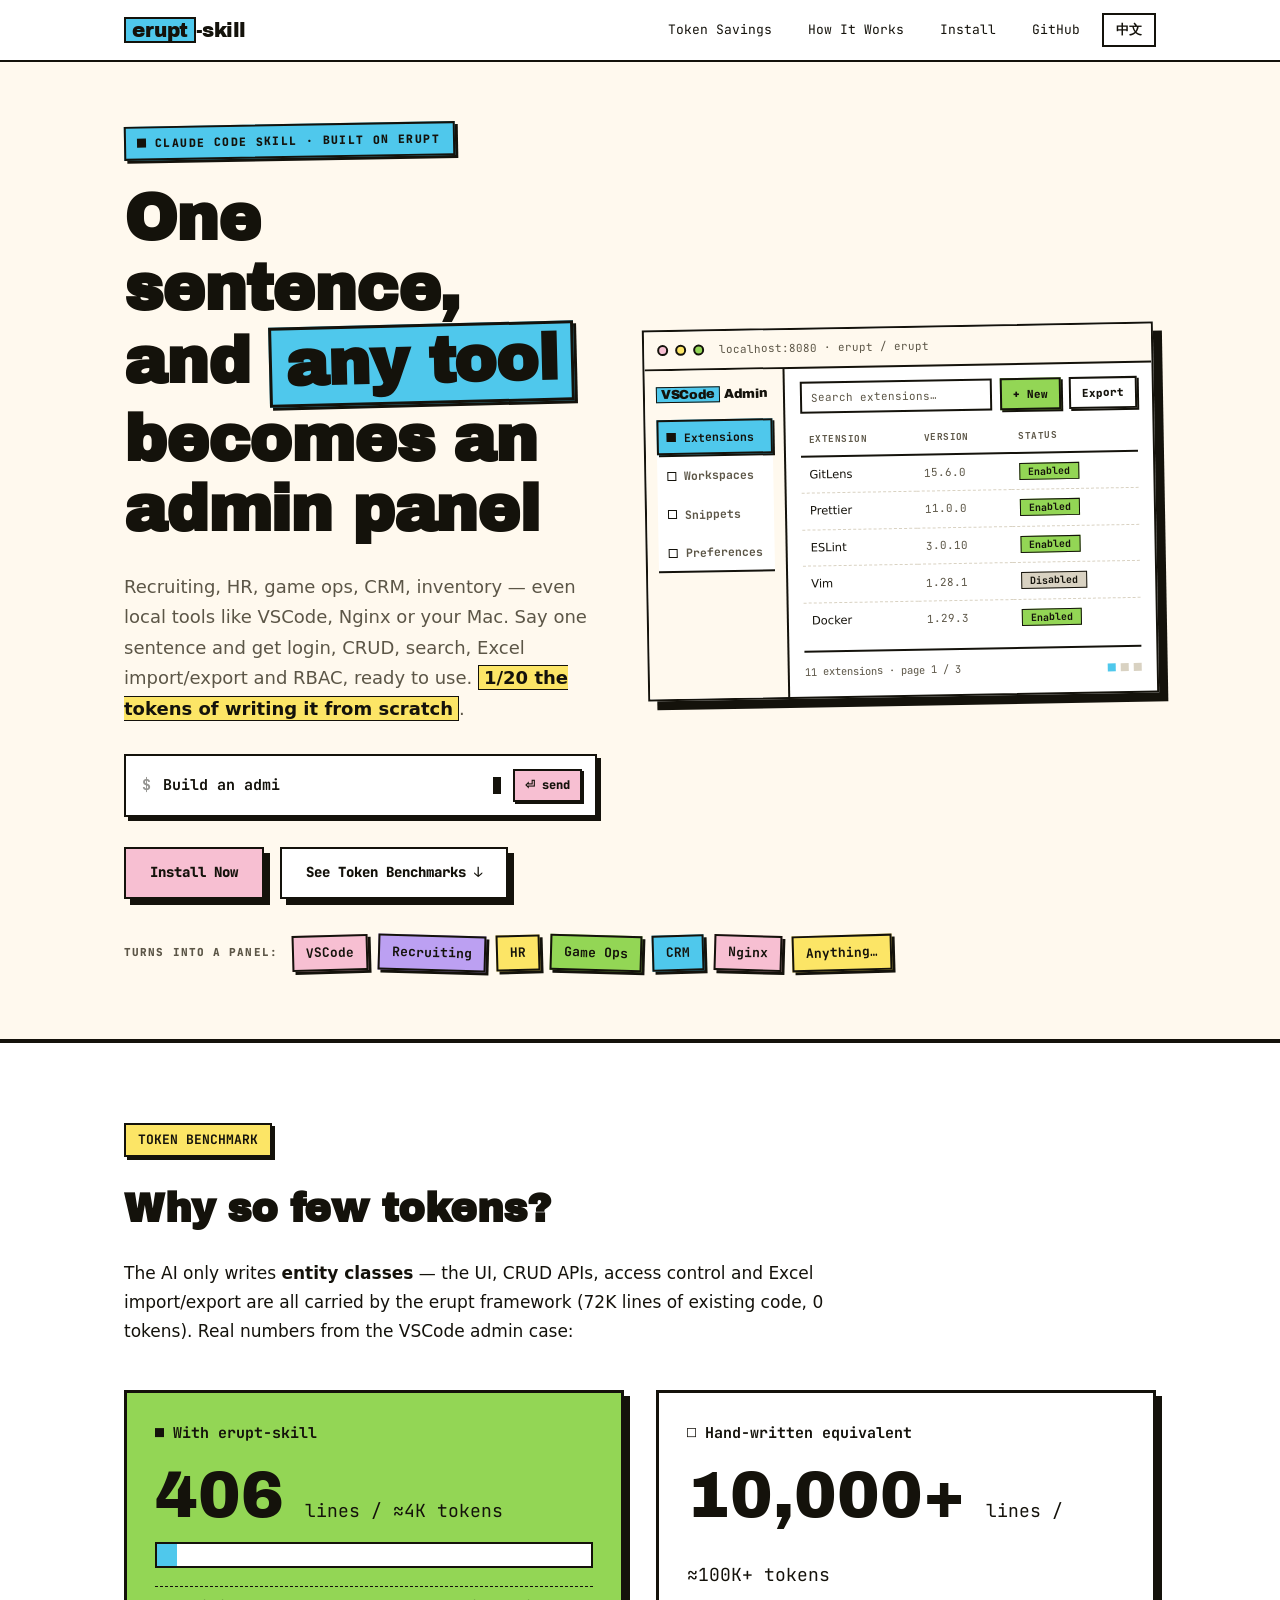
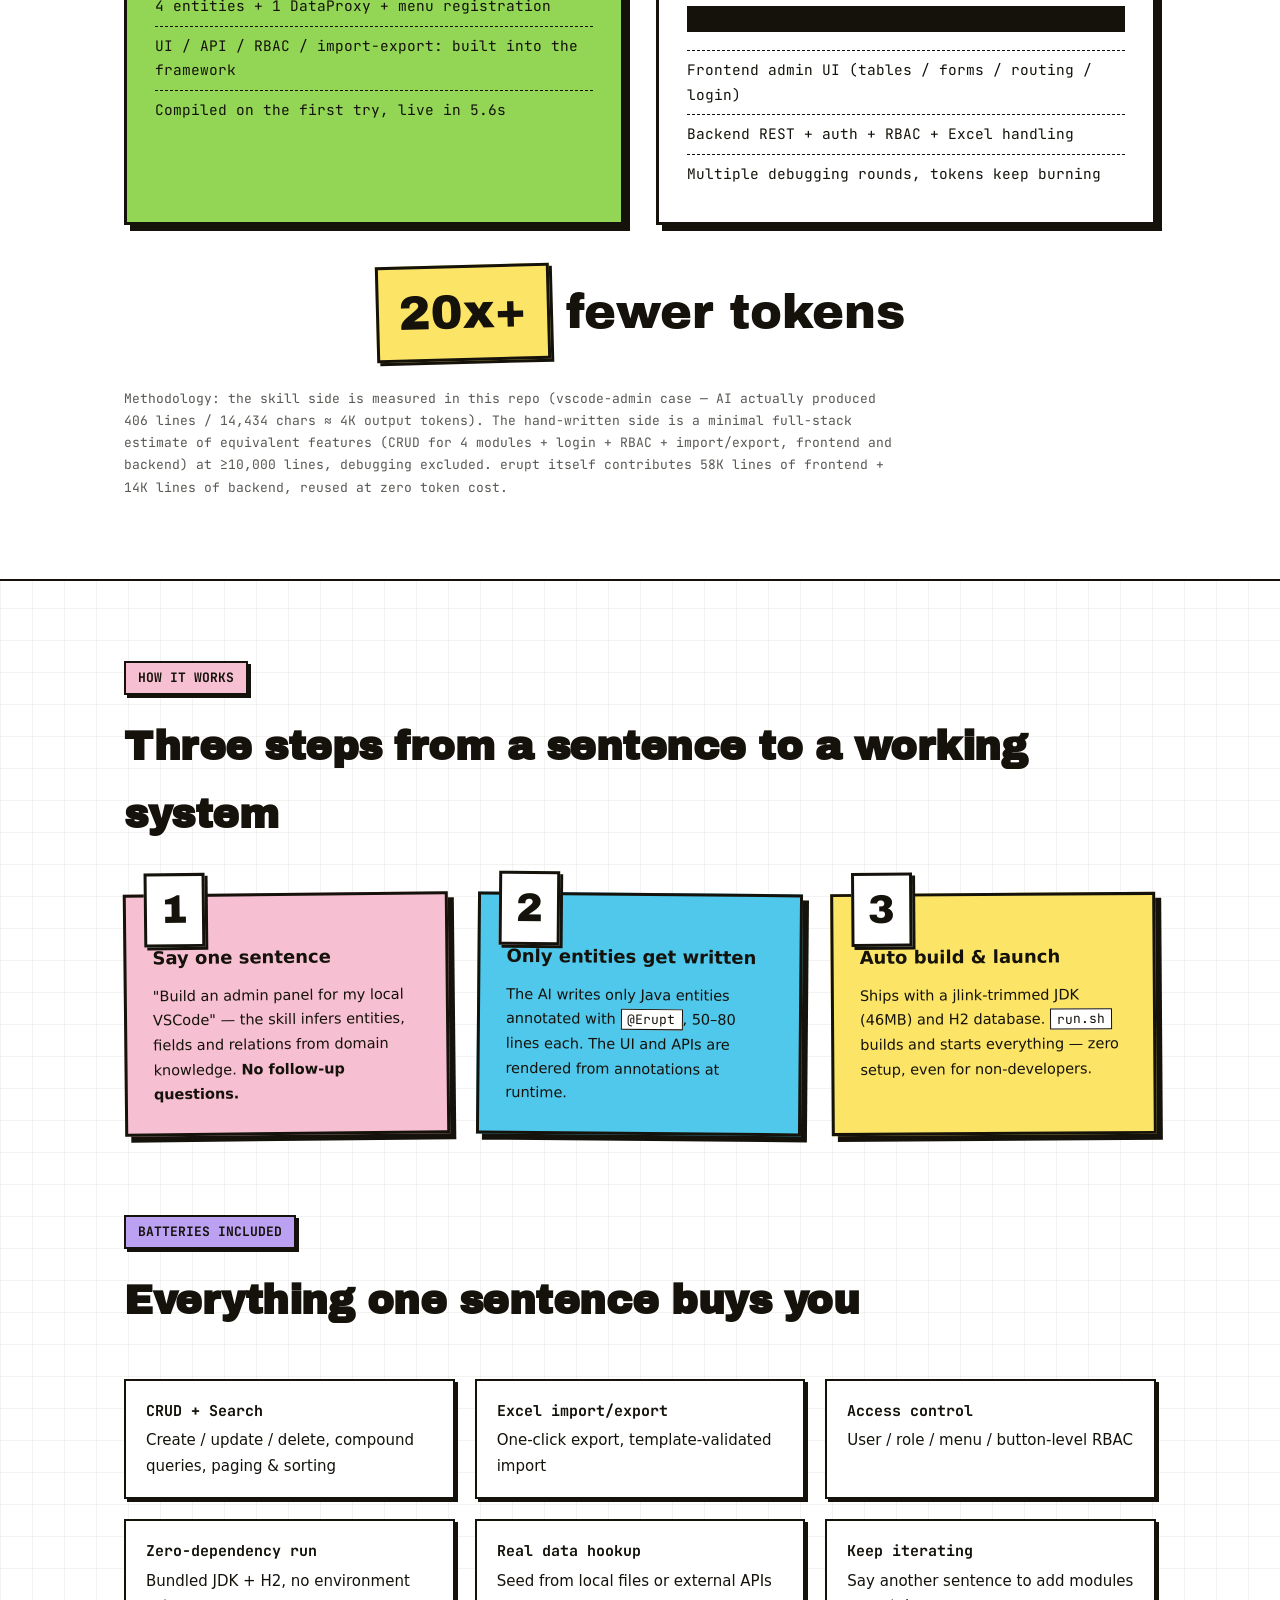
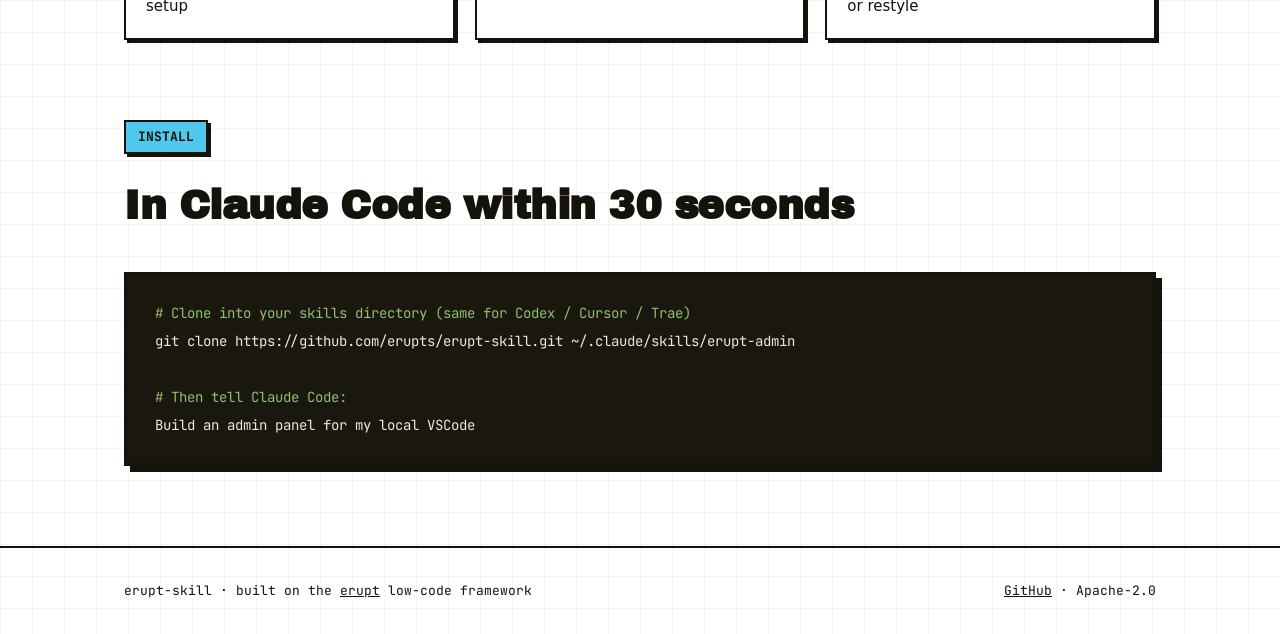
==== docs/index.html @ 5c5e8581 "optimize" ====
<!DOCTYPE html>
<html lang="en">
<head>
<meta charset="UTF-8">
<meta name="viewport" content="width=device-width, initial-scale=1.0">
<title>erupt-skill — One sentence turns any tool into an admin panel</title>
<meta name="description" content="A Claude Code skill that generates a full data admin panel for any system from one sentence — VSCode, Nginx, HR, game ops, CRM… at 1/20 the tokens of writing it from scratch.">
<link rel="preconnect" href="https://fonts.googleapis.com">
<link href="https://fonts.googleapis.com/css2?family=Archivo+Black&family=JetBrains+Mono:wght@400;700&display=swap" rel="stylesheet">
<style>
:root {
    --ink: #14120B;
    --bg: #FFFFFF;
    --brand: #4FC8EC;
    --green: #93D655;
    --purple: #BCA0F2;
    --yellow: #FCE566;
    --pink: #F7BFD2;
    --code-bg: #1A170F;
    --code-text: #F0E8D6;
    --cream: #FFF9EE;
    --ink2: #5C5647;
    --mute: #D9D2C2;
    --grid: rgba(20, 18, 11, .05);
    --shadow: 6px 6px 0 var(--ink);
    --shadow-sm: 3px 3px 0 var(--ink);
    --display: 'Archivo Black', 'PingFang SC', sans-serif;
    --mono: 'JetBrains Mono', 'SFMono-Regular', Consolas, monospace;
    --sans: -apple-system, 'PingFang SC', 'Microsoft YaHei', system-ui, sans-serif;
}
* { margin: 0; padding: 0; box-sizing: border-box; }
html { scroll-behavior: smooth; }
body {
    font-family: var(--sans);
    color: var(--ink);
    background: var(--bg);
    background-image: linear-gradient(var(--grid) 1px, transparent 1px), linear-gradient(90deg, var(--grid) 1px, transparent 1px);
    background-size: 32px 32px;
    line-height: 1.7;
}
::selection { background: var(--yellow); }

/* i18n: English is primary; .zh shown only when html[lang=zh-CN] */
html[lang="en"] .zh { display: none !important; }
html[lang="zh-CN"] .en { display: none !important; }

.wrap { max-width: 1080px; margin: 0 auto; padding: 0 24px; }

/* ---------- nav ---------- */
nav {
    position: sticky; top: 0; z-index: 50;
    background: var(--bg);
    border-bottom: 2px solid var(--ink);
}
nav .wrap { display: flex; align-items: center; justify-content: space-between; height: 60px; }
.logo { font-family: var(--display); font-size: 20px; letter-spacing: -.5px; text-decoration: none; color: var(--ink); }
.logo em { font-style: normal; background: var(--brand); padding: 0 6px; border: 2px solid var(--ink); }
nav .links { display: flex; gap: 8px; align-items: center; }
nav .links a, .lang-btn {
    font-family: var(--mono); font-size: 13px; text-decoration: none; color: var(--ink);
    padding: 6px 12px; border: 2px solid transparent; background: none; cursor: pointer;
}
nav .links a:hover, .lang-btn:hover { border-color: var(--ink); background: var(--yellow); box-shadow: var(--shadow-sm); }
.lang-btn { border-color: var(--ink); font-weight: 700; }

/* ---------- hero ---------- */
.hero {
    padding: 62px 0 68px; position: relative; overflow: hidden;
    background: var(--cream);
    border-bottom: 2px solid var(--ink);
}
.hero-grid { display: grid; grid-template-columns: 1.02fr 1.1fr; gap: 48px; align-items: center; }
@media (max-width: 960px) { .hero-grid { grid-template-columns: 1fr; gap: 40px; } }

/* kicker */
.kicker {
    display: inline-flex; align-items: center; gap: 9px;
    font-family: var(--mono); font-weight: 800; font-size: 11.5px;
    text-transform: uppercase; letter-spacing: .12em; color: var(--ink);
    background: var(--brand); border: 2px solid var(--ink); box-shadow: var(--shadow-sm);
    padding: 5px 13px 5px 11px; transform: rotate(-1deg); margin-bottom: 26px;
}
.kicker::before { content: ""; width: 9px; height: 9px; background: var(--ink); }

.hero h1 {
    font-family: var(--display);
    font-size: clamp(36px, 6.1vw, 64px);
    line-height: 1.1; letter-spacing: -1.2px;
    max-width: 880px;
}
.hero h1 .hl {
    background: var(--brand); color: var(--ink);
    border: 3px solid var(--ink); box-shadow: var(--shadow-sm);
    padding: 0 14px 4px; display: inline-block; transform: rotate(-1.4deg);
}
.hero p.sub { font-size: 18px; margin: 26px 0 0; max-width: 630px; color: var(--ink2); }
.hero p.sub b { background: var(--yellow); color: var(--ink); padding: 1px 5px; border: 1.5px solid var(--ink); font-weight: 700; }

/* fake prompt input */
.prompt {
    display: flex; align-items: center; gap: 12px;
    max-width: 560px; margin-top: 30px;
    background: var(--bg); border: 2px solid var(--ink);
    box-shadow: 4px 4px 0 var(--ink);
    padding: 13px 13px 13px 16px;
}
.prompt .p-sign { font-family: var(--mono); font-weight: 700; font-size: 15px; color: var(--ink); opacity: .45; }
.prompt .p-text { flex: 1; font-family: var(--mono); font-weight: 700; font-size: 15px; color: var(--ink); white-space: nowrap; overflow: hidden; }
.prompt .p-key {
    font-family: var(--mono); font-weight: 800; font-size: 12px; color: var(--ink);
    background: var(--pink); border: 2px solid var(--ink); box-shadow: 2px 2px 0 var(--ink);
    padding: 4px 10px; white-space: nowrap;
}

.cta-row { display: flex; gap: 16px; margin-top: 30px; flex-wrap: wrap; }
.btn {
    font-family: var(--mono); font-weight: 800; font-size: 14px;
    text-decoration: none; color: var(--ink);
    border: 2px solid var(--ink); padding: 12px 24px;
    background: var(--pink); box-shadow: var(--shadow);
    transition: transform .15s ease, box-shadow .15s ease;
    display: inline-block;
}
.btn:hover  { transform: translate(-2px, -2px); box-shadow: 8px 8px 0 var(--ink); }
.btn:active { transform: translate(2px, 2px); box-shadow: 2px 2px 0 var(--ink); }
.btn.alt { background: var(--bg); }

/* "turns into a panel" chip strip */
.works { margin-top: 36px; display: flex; align-items: center; gap: 14px; flex-wrap: wrap; }
.works-label { font-family: var(--mono); font-weight: 800; font-size: 11px; text-transform: uppercase; letter-spacing: .1em; color: var(--ink2); }
.chips { display: flex; gap: 10px; flex-wrap: wrap; }
.chip {
    font-family: var(--mono); font-weight: 700; font-size: 13px; color: var(--ink);
    border: 2px solid var(--ink); padding: 5px 12px; background: var(--bg);
    box-shadow: var(--shadow-sm);
}
.chip:nth-child(2n) { transform: rotate(1.6deg); }
.chip:nth-child(2n+1) { transform: rotate(-1.6deg); }
.chip.c1 { background: var(--pink); }
.chip.c2 { background: var(--purple); }
.chip.c3 { background: var(--yellow); }
.chip.c4 { background: var(--green); }
.chip.c5 { background: var(--brand); }

/* mock admin panel (hero visual) */
.admin {
    background: var(--bg); border: 2px solid var(--ink);
    box-shadow: 9px 9px 0 var(--ink); transform: rotate(-1deg);
    overflow: hidden;
}
@media (max-width: 960px) { .admin { transform: none; box-shadow: 6px 6px 0 var(--ink); } }
.admin-bar { display: flex; align-items: center; gap: 7px; padding: 9px 13px; border-bottom: 2px solid var(--ink); background: var(--cream); }
.admin-bar .dot { width: 11px; height: 11px; border-radius: 50%; border: 2px solid var(--ink); }
.admin-bar .dot.r { background: var(--pink); } .admin-bar .dot.y { background: var(--yellow); } .admin-bar .dot.g { background: var(--green); }
.admin-bar .file { margin-left: 8px; font-family: var(--mono); font-size: 11px; color: var(--ink2); }

.admin-body { display: flex; }
.admin-side { width: 140px; flex-shrink: 0; border-right: 2px solid var(--ink); padding: 13px 11px; background: var(--cream); }
.admin-brand { font-family: var(--display); font-size: 13px; margin-bottom: 14px; letter-spacing: -.3px; }
.admin-brand em { font-style: normal; background: var(--brand); border: 1.5px solid var(--ink); padding: 0 4px; }
.admin-menu { display: flex; flex-direction: column; gap: 3px; }
.admin-menu a {
    display: flex; align-items: center; gap: 8px;
    font-family: var(--mono); font-weight: 700; font-size: 11.5px; color: var(--ink2);
    padding: 6px 8px; text-decoration: none; border: 2px solid transparent;
}
.admin-menu a::before { content: ""; width: 7px; height: 7px; border: 1.5px solid var(--ink); background: var(--bg); flex-shrink: 0; }
.admin-menu a.on { background: var(--brand); color: var(--ink); border-color: var(--ink); box-shadow: 2px 2px 0 var(--ink); }
.admin-menu a.on::before { background: var(--ink); }

.admin-main { flex: 1; min-width: 0; padding: 13px 15px 15px; }
.admin-tool { display: flex; align-items: center; gap: 8px; margin-bottom: 11px; }
.admin-search { flex: 1; min-width: 0; border: 2px solid var(--ink); padding: 5px 9px; font-family: var(--mono); font-size: 11px; color: var(--ink2); background: var(--bg); }
.admin-btn { font-family: var(--mono); font-weight: 800; font-size: 11px; color: var(--ink); border: 2px solid var(--ink); padding: 5px 11px; box-shadow: 2px 2px 0 var(--ink); white-space: nowrap; }
.admin-btn.add { background: var(--green); }
.admin-btn.exp { background: var(--bg); }

.admin-tbl { width: 100%; border-collapse: collapse; }
.admin-tbl th { font-family: var(--mono); text-transform: uppercase; letter-spacing: .05em; font-size: 9.5px; text-align: left; padding: 7px 8px; border-bottom: 2px solid var(--ink); color: var(--ink2); }
.admin-tbl td { padding: 8px; border-bottom: 1.5px dashed var(--mute); font-size: 11.5px; color: var(--ink); white-space: nowrap; }
.admin-tbl tr:last-child td { border-bottom: none; }
.admin-tbl .mono { font-family: var(--mono); font-size: 11px; color: var(--ink2); }
.pill { font-family: var(--mono); font-weight: 700; font-size: 10px; color: var(--ink); border: 1.5px solid var(--ink); padding: 1px 8px; }
.pill.on { background: var(--green); } .pill.off { background: var(--mute); }

.admin-foot { display: flex; align-items: center; justify-content: space-between; margin-top: 12px; padding-top: 11px; border-top: 2px solid var(--ink); }
.admin-foot .cnt { font-family: var(--mono); font-size: 10.5px; color: var(--ink2); }
.pager { display: flex; gap: 5px; }
.pager i { width: 8px; height: 8px; background: var(--mute); display: block; }
.pager i.on { background: var(--brand); }
@keyframes bob { 0%,100% { translate: 0 0; } 50% { translate: 0 -9px; } }
@media (max-width: 400px) { .admin-side { display: none; } }

/* ---------- prompt cursor ---------- */
.cursor { display: inline-block; width: 8px; height: 17px; background: var(--ink); vertical-align: -3px; animation: blink 1s steps(1) infinite; }
@keyframes blink { 50% { opacity: 0; } }

/* ---------- sections ---------- */
section { padding: 80px 0; }
.sec-tag {
    font-family: var(--mono); font-weight: 700; font-size: 13px;
    display: inline-block; border: 2px solid var(--ink); padding: 4px 12px;
    box-shadow: var(--shadow-sm); margin-bottom: 18px;
}
h2 { font-family: var(--display); font-size: clamp(26px, 4vw, 40px); letter-spacing: -.5px; margin-bottom: 16px; }
.lead { font-size: 17px; max-width: 700px; }

/* token compare */
#token { border-top: 2px solid var(--ink); border-bottom: 2px solid var(--ink); background: var(--bg); }
.vs-grid { display: grid; grid-template-columns: 1fr 1fr; gap: 32px; margin-top: 44px; }
@media (max-width: 760px) { .vs-grid { grid-template-columns: 1fr; } }
.vs-card { border: 3px solid var(--ink); box-shadow: var(--shadow); background: var(--bg); padding: 28px; }
.vs-card.win { background: var(--green); }
.vs-card h3 { font-family: var(--mono); font-size: 15px; margin-bottom: 18px; }
.big-num { font-family: var(--display); font-size: clamp(40px, 6vw, 64px); line-height: 1; }
.big-num small { font-size: 18px; font-family: var(--mono); }
.vs-card ul { list-style: none; margin-top: 18px; font-size: 14.5px; font-family: var(--mono); }
.vs-card li { padding: 7px 0; border-top: 1.5px dashed var(--ink); }
.bar-track { margin-top: 14px; height: 26px; border: 2px solid var(--ink); background: var(--bg); position: relative; }
.bar-fill { height: 100%; background: var(--ink); position: relative; }
.bar-fill.tiny { background: var(--brand); width: 4.5%; min-width: 14px; }
.times {
    text-align: center; margin-top: 40px;
    font-family: var(--display); font-size: clamp(28px, 5vw, 48px);
}
.times .x { background: var(--yellow); border: 3px solid var(--ink); box-shadow: var(--shadow-sm); padding: 4px 20px; display: inline-block; transform: rotate(-1.5deg); }
.method { font-size: 13px; font-family: var(--mono); opacity: .7; margin-top: 28px; max-width: 780px; }

/* how it works */
.steps { display: grid; grid-template-columns: repeat(3, 1fr); gap: 28px; margin-top: 44px; }
@media (max-width: 760px) { .steps { grid-template-columns: 1fr; } }
.step { border: 3px solid var(--ink); box-shadow: var(--shadow); padding: 26px; background: var(--bg); position: relative; }
.step:nth-child(1) { background: var(--pink); transform: rotate(-.6deg); }
.step:nth-child(2) { background: var(--brand); transform: rotate(.5deg); }
.step:nth-child(3) { background: var(--yellow); transform: rotate(-.4deg); }
.step .n { font-family: var(--display); font-size: 40px; position: absolute; top: -24px; left: 18px; background: var(--bg); border: 3px solid var(--ink); padding: 0 14px; box-shadow: var(--shadow-sm); }
.step h3 { font-size: 18px; margin: 20px 0 10px; }
.step p { font-size: 14.5px; }
.step code { font-family: var(--mono); font-size: 13px; background: var(--bg); border: 1.5px solid var(--ink); padding: 1px 6px; }

/* features */
.feats { display: grid; grid-template-columns: repeat(3, 1fr); gap: 20px; margin-top: 44px; }
@media (max-width: 760px) { .feats { grid-template-columns: 1fr 1fr; } }
.feat { border: 2px solid var(--ink); padding: 18px 20px; background: var(--bg); box-shadow: var(--shadow-sm); font-size: 15px; }
.feat b { display: block; font-family: var(--mono); margin-bottom: 4px; }

/* install */
#install pre {
    margin-top: 32px; border: 3px solid var(--ink); box-shadow: var(--shadow);
    background: var(--code-bg); color: var(--code-text);
    font-family: var(--mono); font-size: 14px; padding: 24px 28px; overflow-x: auto; line-height: 2;
}
#install pre .c { color: #8FBF71; }

footer { border-top: 2px solid var(--ink); padding: 32px 0; font-family: var(--mono); font-size: 13px; }
footer .wrap { display: flex; justify-content: space-between; flex-wrap: wrap; gap: 12px; }
footer a { color: var(--ink); }

/* reveal on scroll */
.rv { opacity: 0; translate: 0 24px; transition: opacity .6s, translate .6s; }
.rv.in { opacity: 1; translate: 0 0; }
</style>
</head>
<body>

<nav>
    <div class="wrap">
        <a class="logo" href="#"><em>erupt</em>-skill</a>
        <div class="links">
            <a href="#token"><span class="en">Token Savings</span><span class="zh">Token 对比</span></a>
            <a href="#how"><span class="en">How It Works</span><span class="zh">工作原理</span></a>
            <a href="#install"><span class="en">Install</span><span class="zh">安装</span></a>
            <a href="https://github.com/erupts/erupt-skill">GitHub</a>
            <button class="lang-btn" id="langBtn" type="button"><span class="en">中文</span><span class="zh">EN</span></button>
        </div>
    </div>
</nav>

<header class="hero">
    <div class="wrap hero-grid">
        <div class="hero-copy">
            <span class="kicker"><span class="en">Claude Code Skill · built on erupt</span><span class="zh">Claude Code 技能 · 基于 erupt</span></span>
            <h1 class="en">One sentence,<br>and <span class="hl">any tool</span><br>becomes an admin panel</h1>
            <h1 class="zh">一句话，<br>把<span class="hl">任何工具</span><br>变成可视化后台</h1>
            <p class="sub en">Recruiting, HR, game ops, CRM, inventory — even local tools like VSCode, Nginx or your Mac. Say one sentence and get login, CRUD, search, Excel import/export and RBAC, ready to use. <b>1/20 the tokens of writing it from scratch</b>.</p>
            <p class="sub zh">招聘、HR、游戏运营、CRM、进销存，甚至 VSCode、Nginx、Mac 这样的本机工具。说一句话，登录页、增删改查、搜索、导入导出、权限管理全部就绪。<b>token 消耗仅为从零手写的 1/20</b>。</p>
            <div class="prompt">
                <span class="p-sign">$</span>
                <span class="p-text" id="rot">Build an admin panel for my local VSCode</span><span class="cursor"></span>
                <span class="p-key">⏎ <span class="en">send</span><span class="zh">发送</span></span>
            </div>
            <div class="cta-row">
                <a class="btn" href="#install"><span class="en">Install Now</span><span class="zh">立即安装</span></a>
                <a class="btn alt" href="#token"><span class="en">See Token Benchmarks ↓</span><span class="zh">看 Token 实测 ↓</span></a>
            </div>
        </div>

        <div class="hero-panel">
            <div class="admin rv">
                <div class="admin-bar">
                    <i class="dot r"></i><i class="dot y"></i><i class="dot g"></i>
                    <span class="file">localhost:8080 · erupt / erupt</span>
                </div>
                <div class="admin-body">
                    <aside class="admin-side">
                        <div class="admin-brand"><em>VSCode</em> Admin</div>
                        <nav class="admin-menu">
                            <a class="on" href="#hero"><span class="en">Extensions</span><span class="zh">扩展</span></a>
                            <a href="#hero"><span class="en">Workspaces</span><span class="zh">工作区</span></a>
                            <a href="#hero"><span class="en">Snippets</span><span class="zh">代码片段</span></a>
                            <a href="#hero"><span class="en">Preferences</span><span class="zh">偏好设置</span></a>
                        </nav>
                    </aside>
                    <div class="admin-main">
                        <div class="admin-tool">
                            <span class="admin-search"><span class="en">Search extensions…</span><span class="zh">搜索扩展…</span></span>
                            <span class="admin-btn add">+ <span class="en">New</span><span class="zh">新增</span></span>
                            <span class="admin-btn exp"><span class="en">Export</span><span class="zh">导出</span></span>
                        </div>
                        <table class="admin-tbl">
                            <thead>
                                <tr>
                                    <th><span class="en">Extension</span><span class="zh">扩展</span></th>
                                    <th><span class="en">Version</span><span class="zh">版本</span></th>
                                    <th><span class="en">Status</span><span class="zh">状态</span></th>
                                </tr>
                            </thead>
                            <tbody>
                                <tr><td>GitLens</td><td class="mono">15.6.0</td><td><span class="pill on"><span class="en">Enabled</span><span class="zh">启用</span></span></td></tr>
                                <tr><td>Prettier</td><td class="mono">11.0.0</td><td><span class="pill on"><span class="en">Enabled</span><span class="zh">启用</span></span></td></tr>
                                <tr><td>ESLint</td><td class="mono">3.0.10</td><td><span class="pill on"><span class="en">Enabled</span><span class="zh">启用</span></span></td></tr>
                                <tr><td>Vim</td><td class="mono">1.28.1</td><td><span class="pill off"><span class="en">Disabled</span><span class="zh">停用</span></span></td></tr>
                                <tr><td>Docker</td><td class="mono">1.29.3</td><td><span class="pill on"><span class="en">Enabled</span><span class="zh">启用</span></span></td></tr>
                            </tbody>
                        </table>
                        <div class="admin-foot">
                            <span class="cnt"><span class="en">11 extensions · page 1 / 3</span><span class="zh">11 个扩展 · 第 1 / 3 页</span></span>
                            <span class="pager"><i class="on"></i><i></i><i></i></span>
                        </div>
                    </div>
                </div>
            </div>
        </div>
    </div>

    <div class="wrap works">
        <span class="works-label"><span class="en">Turns into a panel:</span><span class="zh">都能变成后台：</span></span>
        <div class="chips">
            <span class="chip c1">VSCode</span>
            <span class="chip c2"><span class="en">Recruiting</span><span class="zh">招聘</span></span>
            <span class="chip c3">HR</span>
            <span class="chip c4"><span class="en">Game Ops</span><span class="zh">游戏运营</span></span>
            <span class="chip c5">CRM</span>
            <span class="chip c1"><span class="en">Nginx</span><span class="zh">Nginx</span></span>
            <span class="chip c3"><span class="en">Anything…</span><span class="zh">任何系统…</span></span>
        </div>
    </div>
</header>

<section id="token">
    <div class="wrap">
        <span class="sec-tag" style="background:var(--yellow)"><span class="en">TOKEN BENCHMARK</span><span class="zh">TOKEN 实测</span></span>
        <h2 class="en">Why so few tokens?</h2>
        <h2 class="zh">为什么 token 消耗极低？</h2>
        <p class="lead en">The AI only writes <b>entity classes</b> — the UI, CRUD APIs, access control and Excel import/export are all carried by the erupt framework (72K lines of existing code, 0 tokens). Real numbers from the VSCode admin case:</p>
        <p class="lead zh">AI 只需要写<b>实体类</b>——前端界面、CRUD 接口、权限体系、Excel 导入导出全部由 erupt 框架承载（7.2 万行现成代码，0 token）。以下是「VSCode 管理后台」的真实生成数据：</p>

        <div class="vs-grid">
            <div class="vs-card win rv">
                <h3><span class="en">■ With erupt-skill</span><span class="zh">■ 使用 erupt-skill</span></h3>
                <div class="big-num">406 <small><span class="en">lines / ≈4K tokens</span><span class="zh">行 / ≈4K token</span></small></div>
                <div class="bar-track"><div class="bar-fill tiny"></div></div>
                <ul class="en">
                    <li>4 entities + 1 DataProxy + menu registration</li>
                    <li>UI / API / RBAC / import-export: built into the framework</li>
                    <li>Compiled on the first try, live in 5.6s</li>
                </ul>
                <ul class="zh">
                    <li>4 个实体类 + 1 个 DataProxy + 菜单注册</li>
                    <li>界面 / 接口 / 权限 / 导入导出：框架自带</li>
                    <li>一次编译通过，启动 5.6 秒交付</li>
                </ul>
            </div>
            <div class="vs-card rv">
                <h3><span class="en">□ Hand-written equivalent</span><span class="zh">□ 从零手写同等功能</span></h3>
                <div class="big-num">10,000+ <small><span class="en">lines / ≈100K+ tokens</span><span class="zh">行 / ≈100K+ token</span></small></div>
                <div class="bar-track"><div class="bar-fill" style="width:100%"></div></div>
                <ul class="en">
                    <li>Frontend admin UI (tables / forms / routing / login)</li>
                    <li>Backend REST + auth + RBAC + Excel handling</li>
                    <li>Multiple debugging rounds, tokens keep burning</li>
                </ul>
                <ul class="zh">
                    <li>前端管理界面（表格/表单/路由/登录）</li>
                    <li>后端 REST + 鉴权 + RBAC + Excel 处理</li>
                    <li>多轮调试迭代，token 持续消耗</li>
                </ul>
            </div>
        </div>

        <div class="times rv"><span class="en"><span class="x">20x+</span> fewer tokens</span><span class="zh">token 消耗降低 <span class="x">20 倍以上</span></span></div>

        <p class="method en">Methodology: the skill side is measured in this repo (vscode-admin case — AI actually produced 406 lines / 14,434 chars ≈ 4K output tokens). The hand-written side is a minimal full-stack estimate of equivalent features (CRUD for 4 modules + login + RBAC + import/export, frontend and backend) at ≥10,000 lines, debugging excluded. erupt itself contributes 58K lines of frontend + 14K lines of backend, reused at zero token cost.</p>
        <p class="method zh">测算方法：skill 侧为本仓库实测（vscode-admin 案例，AI 实际产出 406 行 / 14,434 字符 ≈ 4K 输出 token）；手写侧按同等功能（4 模块 CRUD + 登录 + RBAC + 导入导出的前后端）最小实现 ≥10,000 行估算，不含调试返工。erupt 框架自身 58K 行前端 + 14K 行后端能力零 token 复用。</p>
    </div>
</section>

<section id="how">
    <div class="wrap">
        <span class="sec-tag" style="background:var(--pink)"><span class="en">HOW IT WORKS</span><span class="zh">工作原理</span></span>
        <h2 class="en">Three steps from a sentence to a working system</h2>
        <h2 class="zh">三步，从一句话到可用系统</h2>
        <div class="steps">
            <div class="step rv">
                <span class="n">1</span>
                <h3><span class="en">Say one sentence</span><span class="zh">说一句话</span></h3>
                <p class="en">"Build an admin panel for my local VSCode" — the skill infers entities, fields and relations from domain knowledge. <b>No follow-up questions.</b></p>
                <p class="zh">「生成一个管理本机 VSCode 的后台」——skill 用领域常识推断实体、字段与关系，<b>不追问细节</b>。</p>
            </div>
            <div class="step rv">
                <span class="n">2</span>
                <h3><span class="en">Only entities get written</span><span class="zh">只生成实体类</span></h3>
                <p class="en">The AI writes only Java entities annotated with <code>@Erupt</code>, 50–80 lines each. The UI and APIs are rendered from annotations at runtime.</p>
                <p class="zh">AI 仅编写带 <code>@Erupt</code> 注解的 Java 实体，每个实体 50~80 行。界面与接口由框架按注解实时渲染。</p>
            </div>
            <div class="step rv">
                <span class="n">3</span>
                <h3><span class="en">Auto build &amp; launch</span><span class="zh">自动启动交付</span></h3>
                <p class="en">Ships with a jlink-trimmed JDK (46MB) and H2 database. <code>run.sh</code> builds and starts everything — zero setup, even for non-developers.</p>
                <p class="zh">内置 jlink 裁剪版 JDK（46MB）与 H2 数据库，<code>run.sh</code> 一键构建启动，非开发人员零配置可用。</p>
            </div>
        </div>
    </div>
</section>

<section id="feat" style="padding-top:0">
    <div class="wrap">
        <span class="sec-tag" style="background:var(--purple)"><span class="en">BATTERIES INCLUDED</span><span class="zh">开箱即用</span></span>
        <h2 class="en">Everything one sentence buys you</h2>
        <h2 class="zh">说一句话就带上的能力</h2>
        <div class="feats">
            <div class="feat rv en"><b>CRUD + Search</b>Create / update / delete, compound queries, paging &amp; sorting</div>
            <div class="feat rv en"><b>Excel import/export</b>One-click export, template-validated import</div>
            <div class="feat rv en"><b>Access control</b>User / role / menu / button-level RBAC</div>
            <div class="feat rv en"><b>Zero-dependency run</b>Bundled JDK + H2, no environment setup</div>
            <div class="feat rv en"><b>Real data hookup</b>Seed from local files or external APIs</div>
            <div class="feat rv en"><b>Keep iterating</b>Say another sentence to add modules or restyle</div>
            <div class="feat rv zh"><b>CRUD + 搜索</b>增删改查、组合查询、分页排序</div>
            <div class="feat rv zh"><b>Excel 导入导出</b>一键导出、模板导入校验</div>
            <div class="feat rv zh"><b>权限管理</b>用户 / 角色 / 菜单 / 按钮级 RBAC</div>
            <div class="feat rv zh"><b>零依赖运行</b>内置 JDK + H2，无需装环境</div>
            <div class="feat rv zh"><b>真实数据接入</b>可扫描本机文件 / 调外部 API 初始化</div>
            <div class="feat rv zh"><b>持续迭代</b>继续说一句话即可加模块、改外观</div>
        </div>
    </div>
</section>

<section id="install" style="padding-top:0">
    <div class="wrap">
        <span class="sec-tag" style="background:var(--brand)"><span class="en">INSTALL</span><span class="zh">安装</span></span>
        <h2 class="en">In Claude Code within 30 seconds</h2>
        <h2 class="zh">30 秒接入 Claude Code</h2>
        <pre class="en"><span class="c"># Clone into your skills directory (same for Codex / Cursor / Trae)</span>
git clone https://github.com/erupts/erupt-skill.git ~/.claude/skills/erupt-admin

<span class="c"># Then tell Claude Code:</span>
Build an admin panel for my local VSCode</pre>
        <pre class="zh"><span class="c"># 克隆到 skills 目录（Codex / Cursor / Trae 等同理）</span>
git clone https://github.com/erupts/erupt-skill.git ~/.claude/skills/erupt-admin

<span class="c"># 然后在 Claude Code 里说：</span>
生成一个管理本机 VSCode 的后台</pre>
    </div>
</section>

<footer>
    <div class="wrap">
        <span class="en">erupt-skill · built on the <a href="https://www.erupt.xyz">erupt</a> low-code framework</span>
        <span class="zh">erupt-skill · 基于 <a href="https://www.erupt.xyz">erupt</a> 低代码框架</span>
        <span><a href="https://github.com/erupts/erupt-skill">GitHub</a> · Apache-2.0</span>
    </div>
</footer>

<script>
// rotating one-sentence prompts
const LINES = {
    en: [
        "Build an admin panel for my local VSCode",
        "Create a recruiting system that tracks interview pipelines",
        "An HR system: employees, departments, attendance, payroll",
        "A game ops console: players, items, redeem codes",
        "An Nginx site & certificate manager",
        "A CRM with follow-ups filterable by status",
        "An inventory system with a stock-in/out ledger",
        "A property management system: units, repairs, billing"
    ],
    zh: [
        "生成一个管理本机 VSCode 的后台",
        "做一个招聘系统，跟踪候选人面试进度",
        "来一个 HR 系统：员工、部门、考勤、薪酬",
        "生成游戏运营后台：玩家、道具、兑换码",
        "做一个 Nginx 站点与证书管理后台",
        "来一个客户跟进 CRM，要能按状态筛选",
        "做个进销存，商品出入库要有台账",
        "生成物业管理系统：房源、报修、缴费"
    ]
};
const rot = document.getElementById('rot');
let lang = localStorage.getItem('erupt-skill-lang') || 'en';
let lines = LINES[lang];
let li = 0, ci = lines[0].length, typing = false;
setInterval(() => {
    if (!typing) {
        if (ci > 0) { rot.textContent = lines[li].slice(0, --ci); }
        else { typing = true; li = (li + 1) % lines.length; }
    } else {
        if (ci < lines[li].length) { rot.textContent = lines[li].slice(0, ++ci); }
        else { typing = false; }
    }
}, 70);

// language toggle (English primary)
function applyLang(l) {
    lang = l;
    document.documentElement.lang = l === 'zh' ? 'zh-CN' : 'en';
    document.title = l === 'zh'
        ? 'erupt-skill — 一句话，把任何工具变成可视化后台'
        : 'erupt-skill — One sentence turns any tool into an admin panel';
    lines = LINES[l];
    li = 0; ci = 0; typing = true;
    localStorage.setItem('erupt-skill-lang', l);
}
document.getElementById('langBtn').addEventListener('click', () => applyLang(lang === 'en' ? 'zh' : 'en'));
if (lang !== 'en') applyLang(lang);

// reveal on scroll
const io = new IntersectionObserver(es => es.forEach(e => {
    if (e.isIntersecting) { e.target.classList.add('in'); io.unobserve(e.target); }
}), { threshold: .15 });
document.querySelectorAll('.rv').forEach(el => io.observe(el));
</script>
</body>
</html>
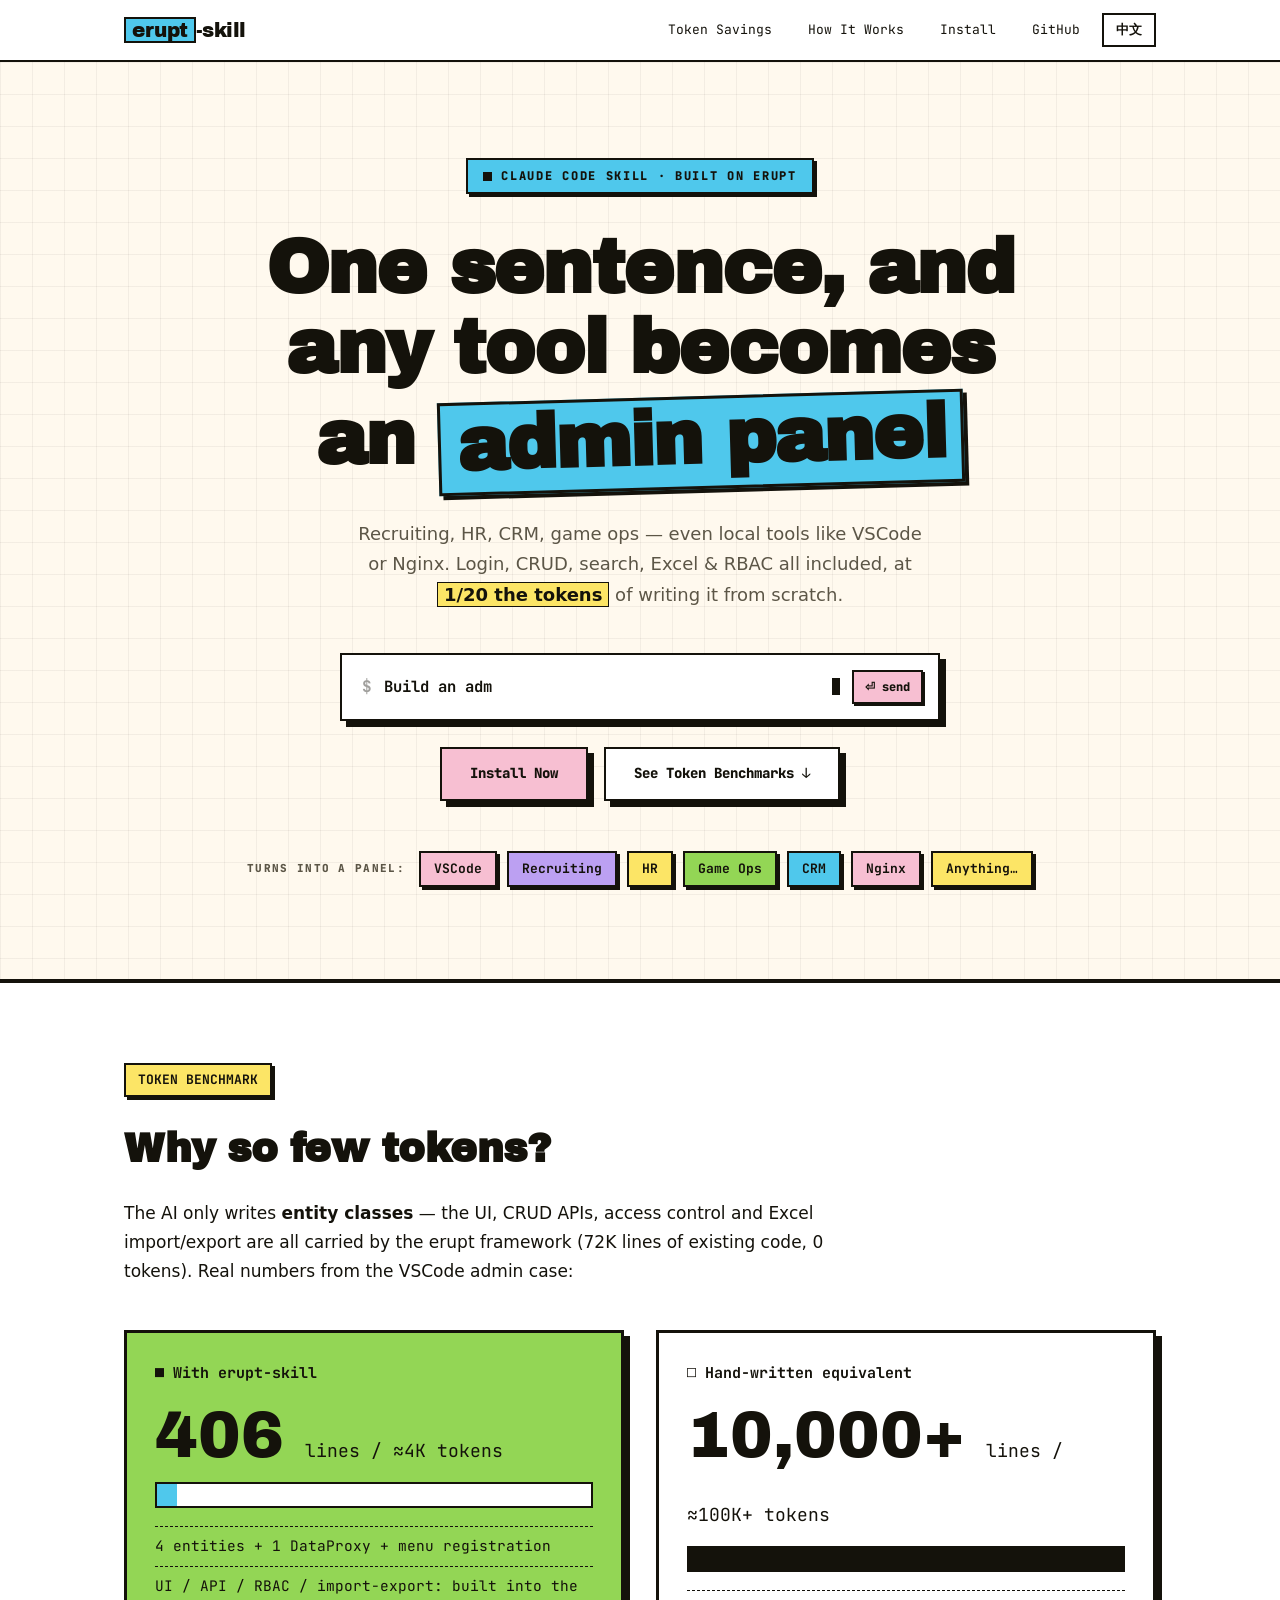
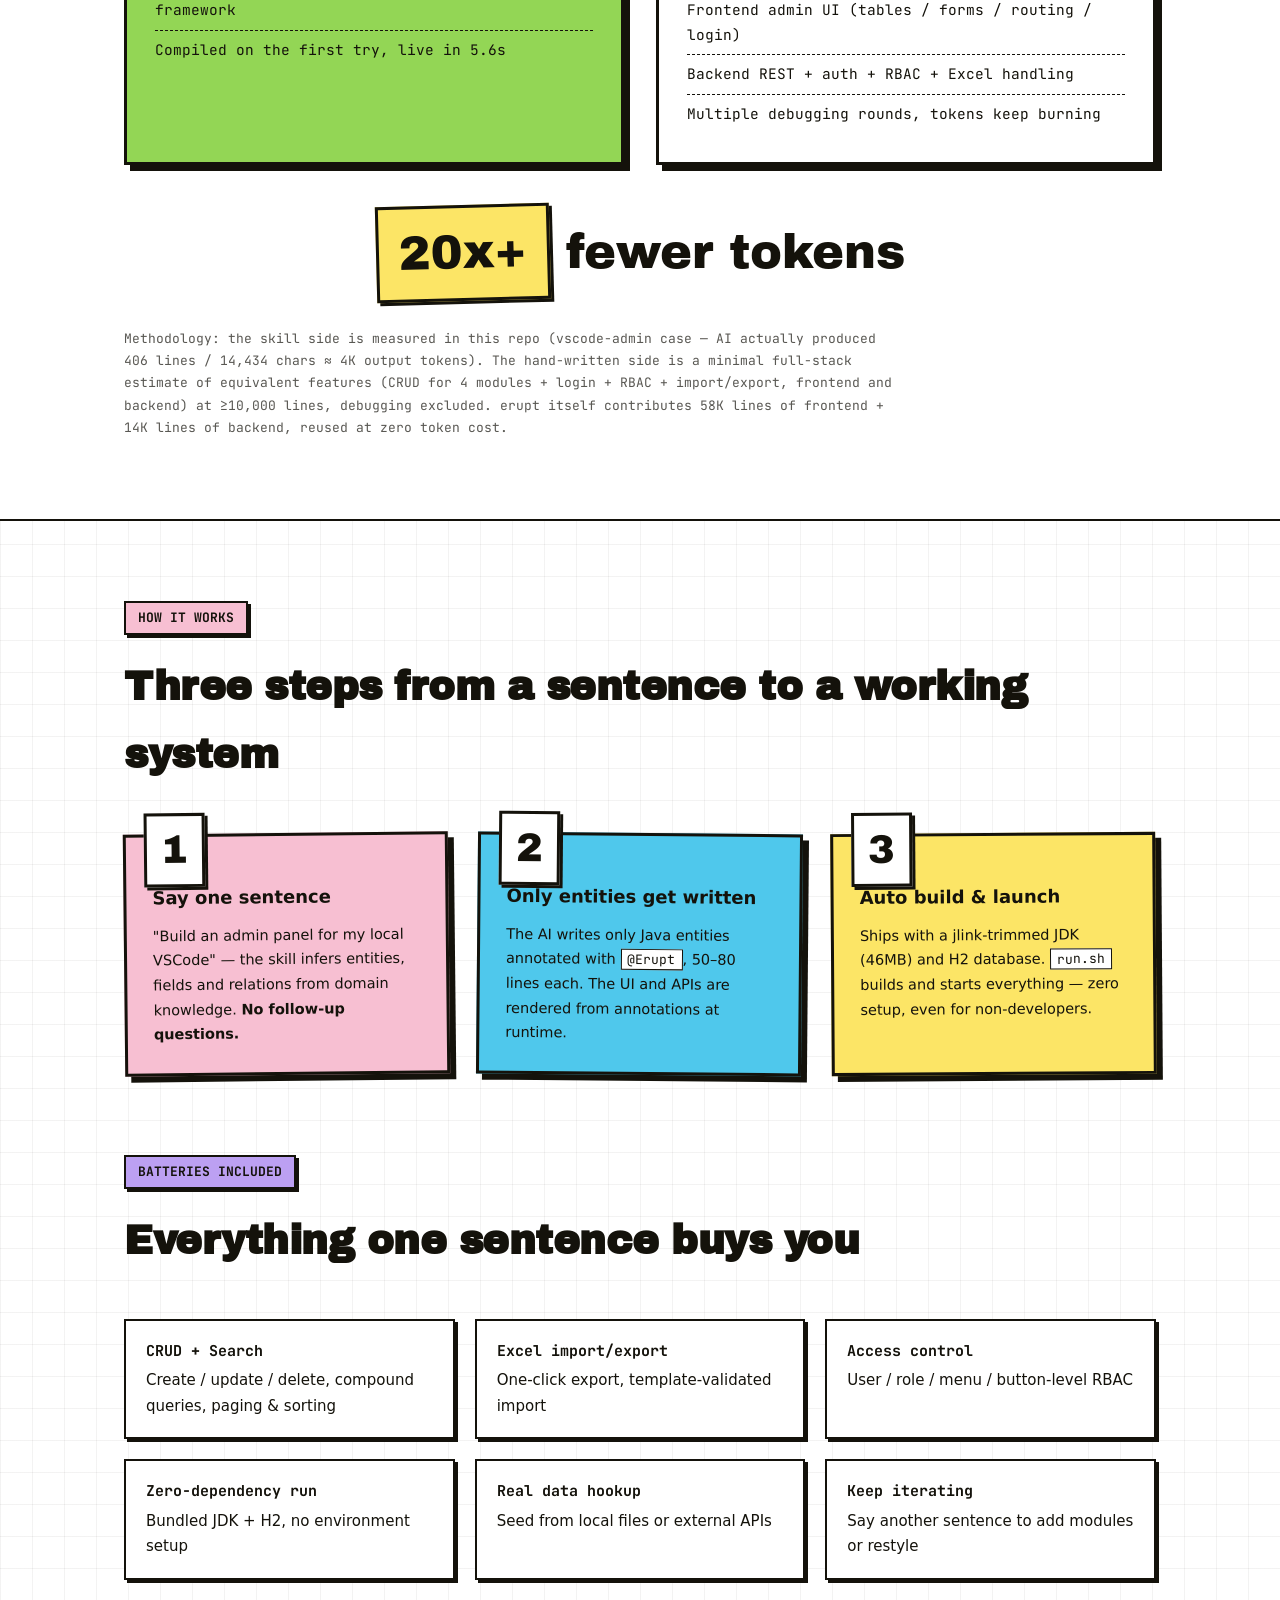
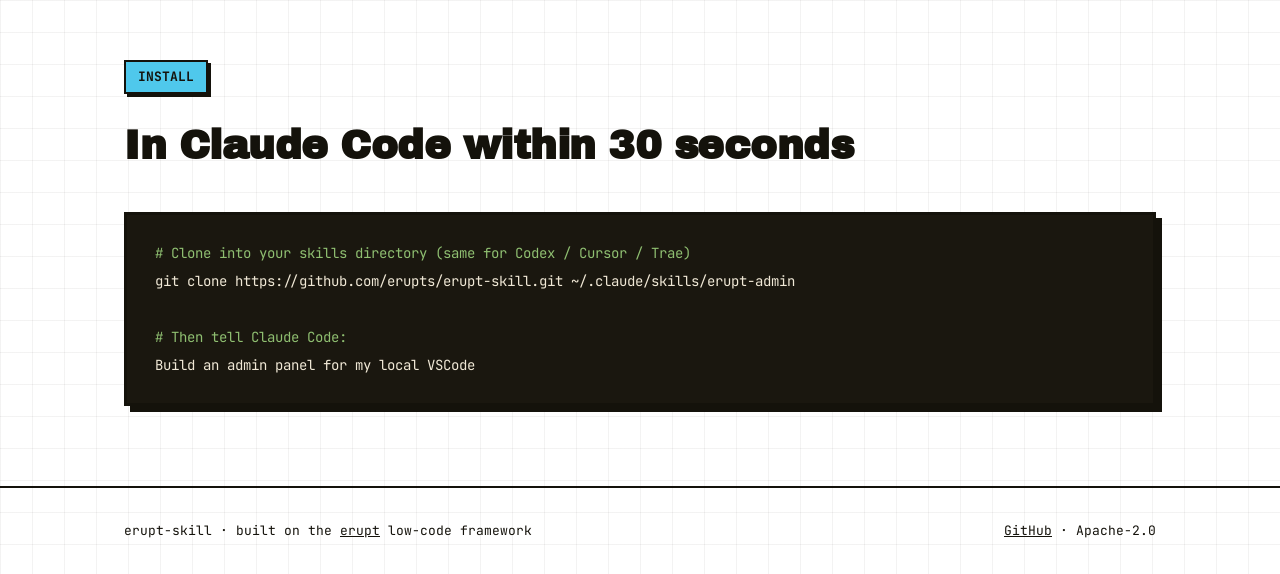
==== commit 689393f2: "Optimize code" ====
--- a/docs/index.html
+++ b/docs/index.html
@@ -63,60 +63,63 @@
 nav .links a:hover, .lang-btn:hover { border-color: var(--ink); background: var(--yellow); box-shadow: var(--shadow-sm); }
 .lang-btn { border-color: var(--ink); font-weight: 700; }
 
-/* ---------- hero ---------- */
+/* ---------- hero (centered poster) ---------- */
 .hero {
-    padding: 62px 0 68px; position: relative; overflow: hidden;
+    padding: 96px 0 92px; position: relative; overflow: hidden;
     background: var(--cream);
+    background-image: linear-gradient(var(--grid) 1px, transparent 1px), linear-gradient(90deg, var(--grid) 1px, transparent 1px);
+    background-size: 32px 32px;
     border-bottom: 2px solid var(--ink);
-}
-.hero-grid { display: grid; grid-template-columns: 1.02fr 1.1fr; gap: 48px; align-items: center; }
-@media (max-width: 960px) { .hero-grid { grid-template-columns: 1fr; gap: 40px; } }
+    text-align: center;
+}
+.hero .wrap { position: relative; z-index: 2; }
 
 /* kicker */
 .kicker {
     display: inline-flex; align-items: center; gap: 9px;
-    font-family: var(--mono); font-weight: 800; font-size: 11.5px;
-    text-transform: uppercase; letter-spacing: .12em; color: var(--ink);
+    font-family: var(--mono); font-weight: 800; font-size: 12px;
+    text-transform: uppercase; letter-spacing: .14em; color: var(--ink);
     background: var(--brand); border: 2px solid var(--ink); box-shadow: var(--shadow-sm);
-    padding: 5px 13px 5px 11px; transform: rotate(-1deg); margin-bottom: 26px;
+    padding: 6px 15px; margin-bottom: 34px;
 }
 .kicker::before { content: ""; width: 9px; height: 9px; background: var(--ink); }
 
 .hero h1 {
     font-family: var(--display);
-    font-size: clamp(36px, 6.1vw, 64px);
-    line-height: 1.1; letter-spacing: -1.2px;
-    max-width: 880px;
+    font-size: clamp(40px, 6.6vw, 76px);
+    line-height: 1.05; letter-spacing: -1.8px;
+    max-width: 15ch; margin: 0 auto;
 }
 .hero h1 .hl {
     background: var(--brand); color: var(--ink);
-    border: 3px solid var(--ink); box-shadow: var(--shadow-sm);
-    padding: 0 14px 4px; display: inline-block; transform: rotate(-1.4deg);
-}
-.hero p.sub { font-size: 18px; margin: 26px 0 0; max-width: 630px; color: var(--ink2); }
-.hero p.sub b { background: var(--yellow); color: var(--ink); padding: 1px 5px; border: 1.5px solid var(--ink); font-weight: 700; }
-
-/* fake prompt input */
+    border: 3px solid var(--ink); box-shadow: 4px 4px 0 var(--ink);
+    padding: 0 16px 7px; display: inline-block; transform: rotate(-1.6deg);
+    margin-top: 8px;
+}
+.hero p.sub { font-size: 18px; margin: 30px auto 0; max-width: 580px; color: var(--ink2); }
+.hero p.sub b { background: var(--yellow); color: var(--ink); padding: 1px 6px; border: 1.5px solid var(--ink); font-weight: 700; }
+
+/* centered prompt input */
 .prompt {
     display: flex; align-items: center; gap: 12px;
-    max-width: 560px; margin-top: 30px;
-    background: var(--bg); border: 2px solid var(--ink);
-    box-shadow: 4px 4px 0 var(--ink);
-    padding: 13px 13px 13px 16px;
-}
-.prompt .p-sign { font-family: var(--mono); font-weight: 700; font-size: 15px; color: var(--ink); opacity: .45; }
-.prompt .p-text { flex: 1; font-family: var(--mono); font-weight: 700; font-size: 15px; color: var(--ink); white-space: nowrap; overflow: hidden; }
+    max-width: 600px; margin: 42px auto 0;
+    background: var(--bg); border: 2.5px solid var(--ink);
+    box-shadow: 6px 6px 0 var(--ink);
+    padding: 15px 15px 15px 20px; text-align: left;
+}
+.prompt .p-sign { font-family: var(--mono); font-weight: 700; font-size: 16px; color: var(--ink); opacity: .4; }
+.prompt .p-text { flex: 1; font-family: var(--mono); font-weight: 700; font-size: 15.5px; color: var(--ink); white-space: nowrap; overflow: hidden; }
 .prompt .p-key {
     font-family: var(--mono); font-weight: 800; font-size: 12px; color: var(--ink);
     background: var(--pink); border: 2px solid var(--ink); box-shadow: 2px 2px 0 var(--ink);
-    padding: 4px 10px; white-space: nowrap;
-}
-
-.cta-row { display: flex; gap: 16px; margin-top: 30px; flex-wrap: wrap; }
+    padding: 5px 11px; white-space: nowrap;
+}
+
+.cta-row { display: flex; gap: 16px; margin-top: 26px; justify-content: center; flex-wrap: wrap; }
 .btn {
     font-family: var(--mono); font-weight: 800; font-size: 14px;
     text-decoration: none; color: var(--ink);
-    border: 2px solid var(--ink); padding: 12px 24px;
+    border: 2px solid var(--ink); padding: 13px 28px;
     background: var(--pink); box-shadow: var(--shadow);
     transition: transform .15s ease, box-shadow .15s ease;
     display: inline-block;
@@ -125,71 +128,21 @@
 .btn:active { transform: translate(2px, 2px); box-shadow: 2px 2px 0 var(--ink); }
 .btn.alt { background: var(--bg); }
 
-/* "turns into a panel" chip strip */
-.works { margin-top: 36px; display: flex; align-items: center; gap: 14px; flex-wrap: wrap; }
-.works-label { font-family: var(--mono); font-weight: 800; font-size: 11px; text-transform: uppercase; letter-spacing: .1em; color: var(--ink2); }
-.chips { display: flex; gap: 10px; flex-wrap: wrap; }
+/* subtle chip strip */
+.works { margin-top: 50px; display: flex; align-items: center; justify-content: center; gap: 10px; flex-wrap: wrap; }
+.works-label { font-family: var(--mono); font-weight: 800; font-size: 11px; text-transform: uppercase; letter-spacing: .12em; color: var(--ink2); margin-right: 4px; }
 .chip {
     font-family: var(--mono); font-weight: 700; font-size: 13px; color: var(--ink);
-    border: 2px solid var(--ink); padding: 5px 12px; background: var(--bg);
+    border: 2px solid var(--ink); padding: 5px 13px; background: var(--bg);
     box-shadow: var(--shadow-sm);
-}
-.chip:nth-child(2n) { transform: rotate(1.6deg); }
-.chip:nth-child(2n+1) { transform: rotate(-1.6deg); }
+    transition: transform .15s ease, box-shadow .15s ease;
+}
+.chip:hover { transform: translate(-1px, -1px); box-shadow: 4px 4px 0 var(--ink); }
 .chip.c1 { background: var(--pink); }
 .chip.c2 { background: var(--purple); }
 .chip.c3 { background: var(--yellow); }
 .chip.c4 { background: var(--green); }
 .chip.c5 { background: var(--brand); }
-
-/* mock admin panel (hero visual) */
-.admin {
-    background: var(--bg); border: 2px solid var(--ink);
-    box-shadow: 9px 9px 0 var(--ink); transform: rotate(-1deg);
-    overflow: hidden;
-}
-@media (max-width: 960px) { .admin { transform: none; box-shadow: 6px 6px 0 var(--ink); } }
-.admin-bar { display: flex; align-items: center; gap: 7px; padding: 9px 13px; border-bottom: 2px solid var(--ink); background: var(--cream); }
-.admin-bar .dot { width: 11px; height: 11px; border-radius: 50%; border: 2px solid var(--ink); }
-.admin-bar .dot.r { background: var(--pink); } .admin-bar .dot.y { background: var(--yellow); } .admin-bar .dot.g { background: var(--green); }
-.admin-bar .file { margin-left: 8px; font-family: var(--mono); font-size: 11px; color: var(--ink2); }
-
-.admin-body { display: flex; }
-.admin-side { width: 140px; flex-shrink: 0; border-right: 2px solid var(--ink); padding: 13px 11px; background: var(--cream); }
-.admin-brand { font-family: var(--display); font-size: 13px; margin-bottom: 14px; letter-spacing: -.3px; }
-.admin-brand em { font-style: normal; background: var(--brand); border: 1.5px solid var(--ink); padding: 0 4px; }
-.admin-menu { display: flex; flex-direction: column; gap: 3px; }
-.admin-menu a {
-    display: flex; align-items: center; gap: 8px;
-    font-family: var(--mono); font-weight: 700; font-size: 11.5px; color: var(--ink2);
-    padding: 6px 8px; text-decoration: none; border: 2px solid transparent;
-}
-.admin-menu a::before { content: ""; width: 7px; height: 7px; border: 1.5px solid var(--ink); background: var(--bg); flex-shrink: 0; }
-.admin-menu a.on { background: var(--brand); color: var(--ink); border-color: var(--ink); box-shadow: 2px 2px 0 var(--ink); }
-.admin-menu a.on::before { background: var(--ink); }
-
-.admin-main { flex: 1; min-width: 0; padding: 13px 15px 15px; }
-.admin-tool { display: flex; align-items: center; gap: 8px; margin-bottom: 11px; }
-.admin-search { flex: 1; min-width: 0; border: 2px solid var(--ink); padding: 5px 9px; font-family: var(--mono); font-size: 11px; color: var(--ink2); background: var(--bg); }
-.admin-btn { font-family: var(--mono); font-weight: 800; font-size: 11px; color: var(--ink); border: 2px solid var(--ink); padding: 5px 11px; box-shadow: 2px 2px 0 var(--ink); white-space: nowrap; }
-.admin-btn.add { background: var(--green); }
-.admin-btn.exp { background: var(--bg); }
-
-.admin-tbl { width: 100%; border-collapse: collapse; }
-.admin-tbl th { font-family: var(--mono); text-transform: uppercase; letter-spacing: .05em; font-size: 9.5px; text-align: left; padding: 7px 8px; border-bottom: 2px solid var(--ink); color: var(--ink2); }
-.admin-tbl td { padding: 8px; border-bottom: 1.5px dashed var(--mute); font-size: 11.5px; color: var(--ink); white-space: nowrap; }
-.admin-tbl tr:last-child td { border-bottom: none; }
-.admin-tbl .mono { font-family: var(--mono); font-size: 11px; color: var(--ink2); }
-.pill { font-family: var(--mono); font-weight: 700; font-size: 10px; color: var(--ink); border: 1.5px solid var(--ink); padding: 1px 8px; }
-.pill.on { background: var(--green); } .pill.off { background: var(--mute); }
-
-.admin-foot { display: flex; align-items: center; justify-content: space-between; margin-top: 12px; padding-top: 11px; border-top: 2px solid var(--ink); }
-.admin-foot .cnt { font-family: var(--mono); font-size: 10.5px; color: var(--ink2); }
-.pager { display: flex; gap: 5px; }
-.pager i { width: 8px; height: 8px; background: var(--mute); display: block; }
-.pager i.on { background: var(--brand); }
-@keyframes bob { 0%,100% { translate: 0 0; } 50% { translate: 0 -9px; } }
-@media (max-width: 400px) { .admin-side { display: none; } }
 
 /* ---------- prompt cursor ---------- */
 .cursor { display: inline-block; width: 8px; height: 17px; background: var(--ink); vertical-align: -3px; animation: blink 1s steps(1) infinite; }
@@ -277,81 +230,32 @@
 </nav>
 
 <header class="hero">
-    <div class="wrap hero-grid">
-        <div class="hero-copy">
-            <span class="kicker"><span class="en">Claude Code Skill · built on erupt</span><span class="zh">Claude Code 技能 · 基于 erupt</span></span>
-            <h1 class="en">One sentence,<br>and <span class="hl">any tool</span><br>becomes an admin panel</h1>
-            <h1 class="zh">一句话，<br>把<span class="hl">任何工具</span><br>变成可视化后台</h1>
-            <p class="sub en">Recruiting, HR, game ops, CRM, inventory — even local tools like VSCode, Nginx or your Mac. Say one sentence and get login, CRUD, search, Excel import/export and RBAC, ready to use. <b>1/20 the tokens of writing it from scratch</b>.</p>
-            <p class="sub zh">招聘、HR、游戏运营、CRM、进销存，甚至 VSCode、Nginx、Mac 这样的本机工具。说一句话，登录页、增删改查、搜索、导入导出、权限管理全部就绪。<b>token 消耗仅为从零手写的 1/20</b>。</p>
-            <div class="prompt">
-                <span class="p-sign">$</span>
-                <span class="p-text" id="rot">Build an admin panel for my local VSCode</span><span class="cursor"></span>
-                <span class="p-key">⏎ <span class="en">send</span><span class="zh">发送</span></span>
-            </div>
-            <div class="cta-row">
-                <a class="btn" href="#install"><span class="en">Install Now</span><span class="zh">立即安装</span></a>
-                <a class="btn alt" href="#token"><span class="en">See Token Benchmarks ↓</span><span class="zh">看 Token 实测 ↓</span></a>
-            </div>
-        </div>
-
-        <div class="hero-panel">
-            <div class="admin rv">
-                <div class="admin-bar">
-                    <i class="dot r"></i><i class="dot y"></i><i class="dot g"></i>
-                    <span class="file">localhost:8080 · erupt / erupt</span>
-                </div>
-                <div class="admin-body">
-                    <aside class="admin-side">
-                        <div class="admin-brand"><em>VSCode</em> Admin</div>
-                        <nav class="admin-menu">
-                            <a class="on" href="#hero"><span class="en">Extensions</span><span class="zh">扩展</span></a>
-                            <a href="#hero"><span class="en">Workspaces</span><span class="zh">工作区</span></a>
-                            <a href="#hero"><span class="en">Snippets</span><span class="zh">代码片段</span></a>
-                            <a href="#hero"><span class="en">Preferences</span><span class="zh">偏好设置</span></a>
-                        </nav>
-                    </aside>
-                    <div class="admin-main">
-                        <div class="admin-tool">
-                            <span class="admin-search"><span class="en">Search extensions…</span><span class="zh">搜索扩展…</span></span>
-                            <span class="admin-btn add">+ <span class="en">New</span><span class="zh">新增</span></span>
-                            <span class="admin-btn exp"><span class="en">Export</span><span class="zh">导出</span></span>
-                        </div>
-                        <table class="admin-tbl">
-                            <thead>
-                                <tr>
-                                    <th><span class="en">Extension</span><span class="zh">扩展</span></th>
-                                    <th><span class="en">Version</span><span class="zh">版本</span></th>
-                                    <th><span class="en">Status</span><span class="zh">状态</span></th>
-                                </tr>
-                            </thead>
-                            <tbody>
-                                <tr><td>GitLens</td><td class="mono">15.6.0</td><td><span class="pill on"><span class="en">Enabled</span><span class="zh">启用</span></span></td></tr>
-                                <tr><td>Prettier</td><td class="mono">11.0.0</td><td><span class="pill on"><span class="en">Enabled</span><span class="zh">启用</span></span></td></tr>
-                                <tr><td>ESLint</td><td class="mono">3.0.10</td><td><span class="pill on"><span class="en">Enabled</span><span class="zh">启用</span></span></td></tr>
-                                <tr><td>Vim</td><td class="mono">1.28.1</td><td><span class="pill off"><span class="en">Disabled</span><span class="zh">停用</span></span></td></tr>
-                                <tr><td>Docker</td><td class="mono">1.29.3</td><td><span class="pill on"><span class="en">Enabled</span><span class="zh">启用</span></span></td></tr>
-                            </tbody>
-                        </table>
-                        <div class="admin-foot">
-                            <span class="cnt"><span class="en">11 extensions · page 1 / 3</span><span class="zh">11 个扩展 · 第 1 / 3 页</span></span>
-                            <span class="pager"><i class="on"></i><i></i><i></i></span>
-                        </div>
-                    </div>
-                </div>
-            </div>
-        </div>
-    </div>
-
-    <div class="wrap works">
-        <span class="works-label"><span class="en">Turns into a panel:</span><span class="zh">都能变成后台：</span></span>
-        <div class="chips">
+    <div class="wrap">
+        <span class="kicker"><span class="en">Claude Code Skill · built on erupt</span><span class="zh">Claude Code 技能 · 基于 erupt</span></span>
+        <h1 class="en">One sentence, and any tool becomes an <span class="hl">admin panel</span></h1>
+        <h1 class="zh">一句话，把任何工具<br>变成<span class="hl">可视化后台</span></h1>
+        <p class="sub en">Recruiting, HR, CRM, game ops — even local tools like VSCode or Nginx. Login, CRUD, search, Excel &amp; RBAC all included, at <b>1/20 the tokens</b> of writing it from scratch.</p>
+        <p class="sub zh">招聘、HR、CRM、游戏运营，甚至 VSCode、Nginx 这类本机工具。登录、增删改查、搜索、Excel、权限全内置，<b>token 仅为从零手写的 1/20</b>。</p>
+
+        <div class="prompt">
+            <span class="p-sign">$</span>
+            <span class="p-text" id="rot">Build an admin panel for my local VSCode</span><span class="cursor"></span>
+            <span class="p-key">⏎ <span class="en">send</span><span class="zh">发送</span></span>
+        </div>
+
+        <div class="cta-row">
+            <a class="btn" href="#install"><span class="en">Install Now</span><span class="zh">立即安装</span></a>
+            <a class="btn alt" href="#token"><span class="en">See Token Benchmarks ↓</span><span class="zh">看 Token 实测 ↓</span></a>
+        </div>
+
+        <div class="works">
+            <span class="works-label"><span class="en">Turns into a panel:</span><span class="zh">都能变成后台：</span></span>
             <span class="chip c1">VSCode</span>
             <span class="chip c2"><span class="en">Recruiting</span><span class="zh">招聘</span></span>
             <span class="chip c3">HR</span>
             <span class="chip c4"><span class="en">Game Ops</span><span class="zh">游戏运营</span></span>
             <span class="chip c5">CRM</span>
-            <span class="chip c1"><span class="en">Nginx</span><span class="zh">Nginx</span></span>
+            <span class="chip c1">Nginx</span>
             <span class="chip c3"><span class="en">Anything…</span><span class="zh">任何系统…</span></span>
         </div>
     </div>
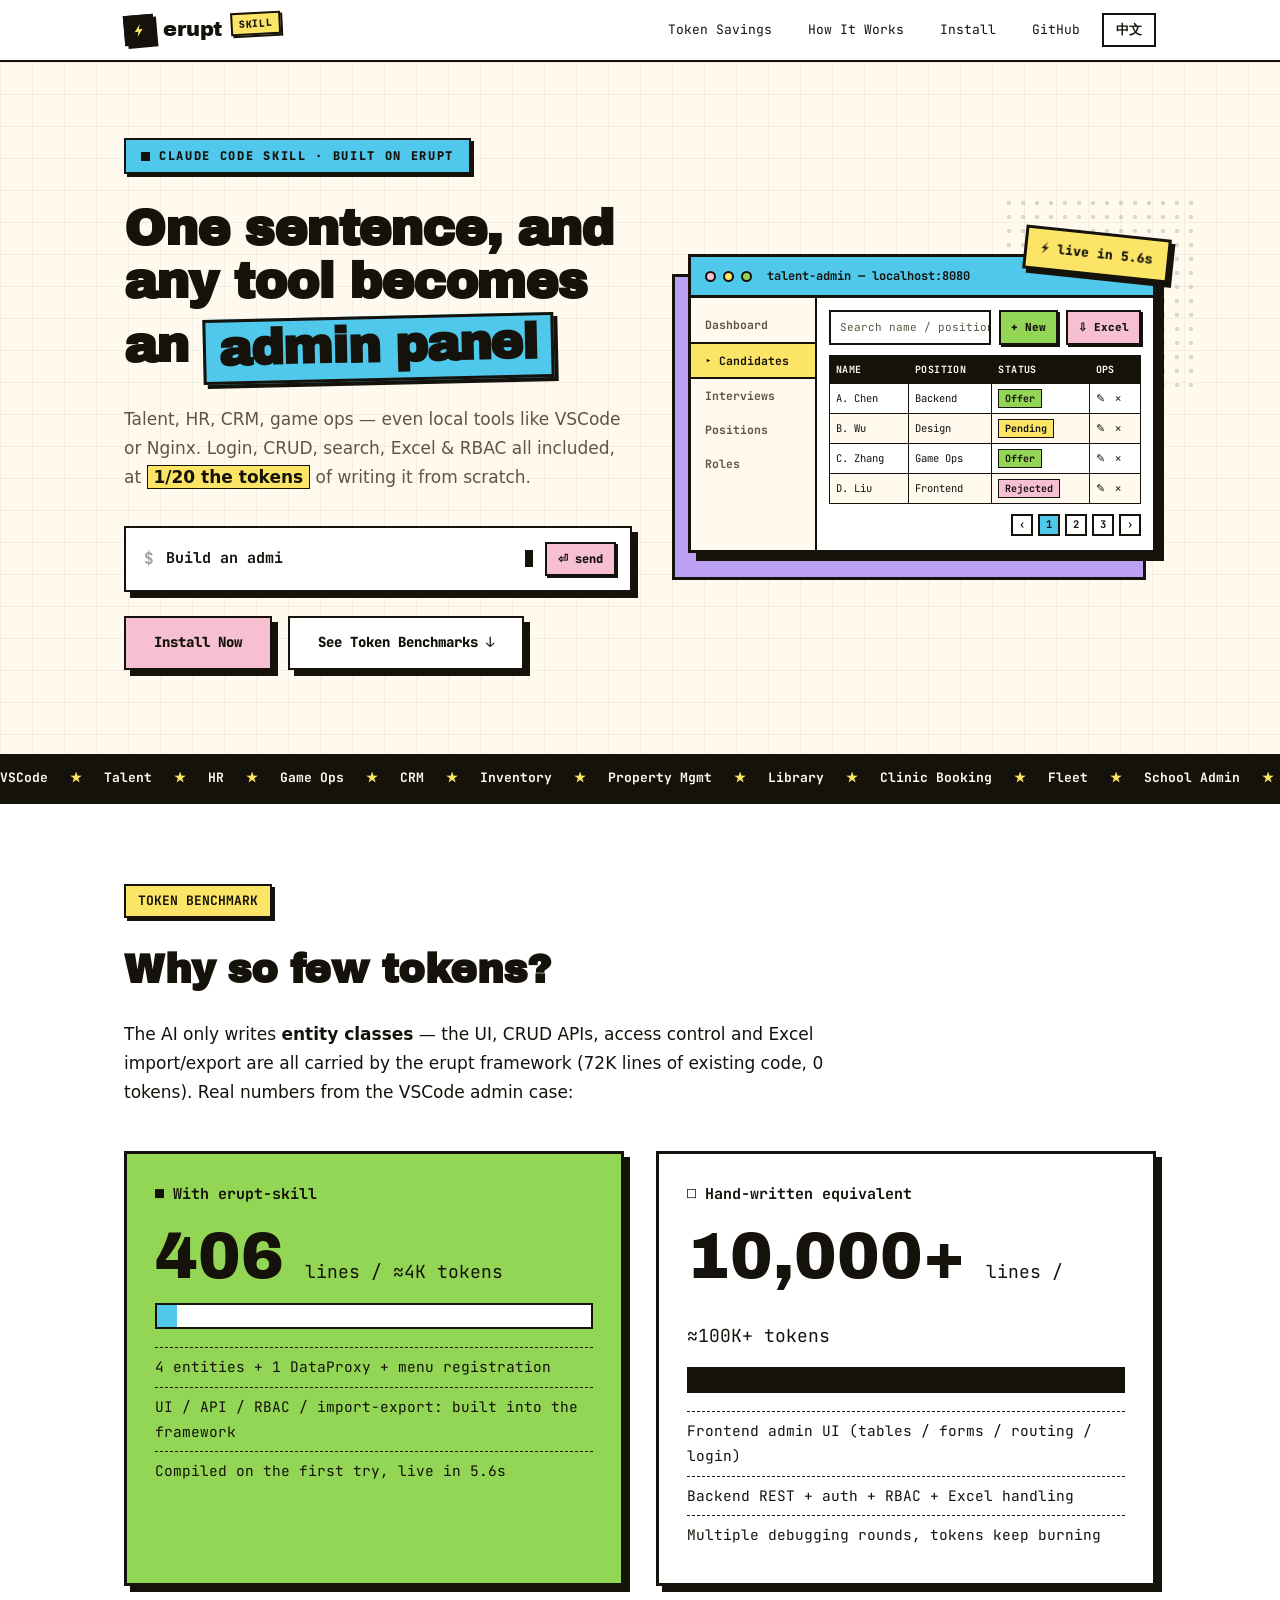
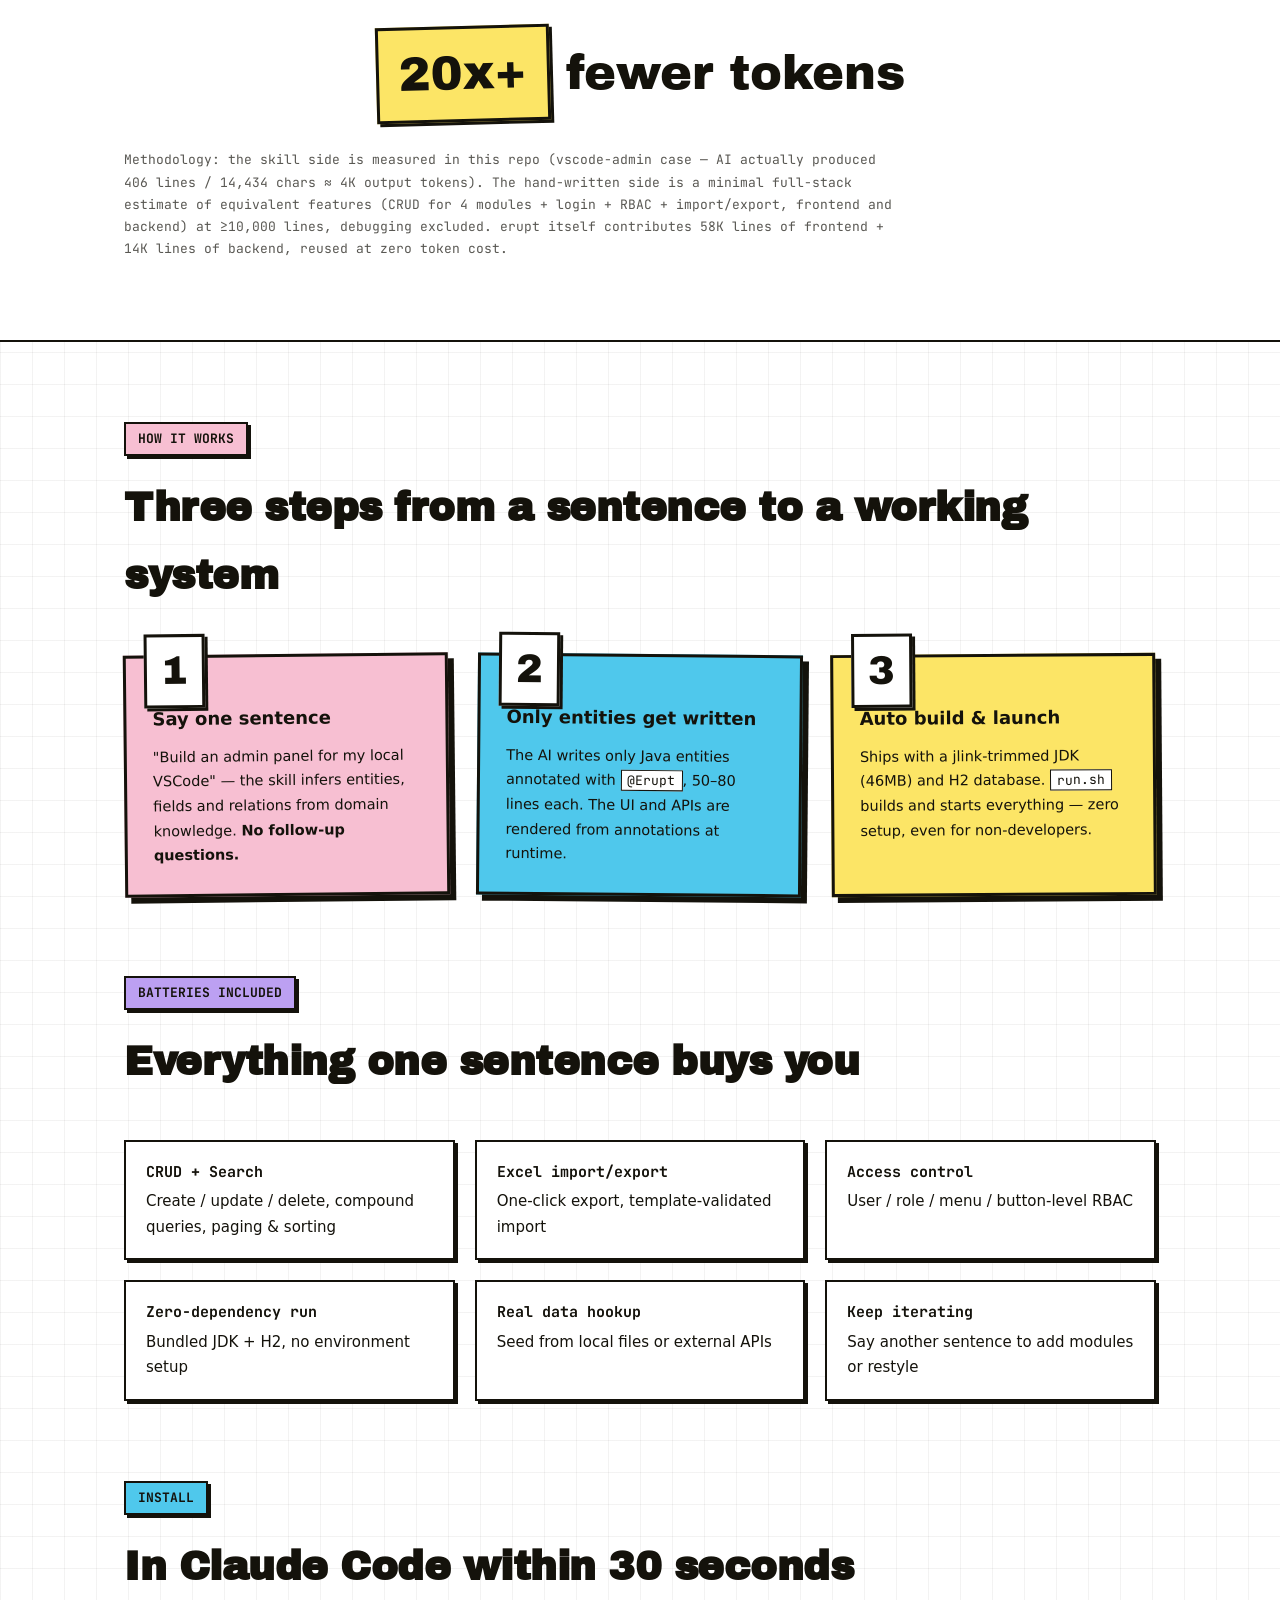
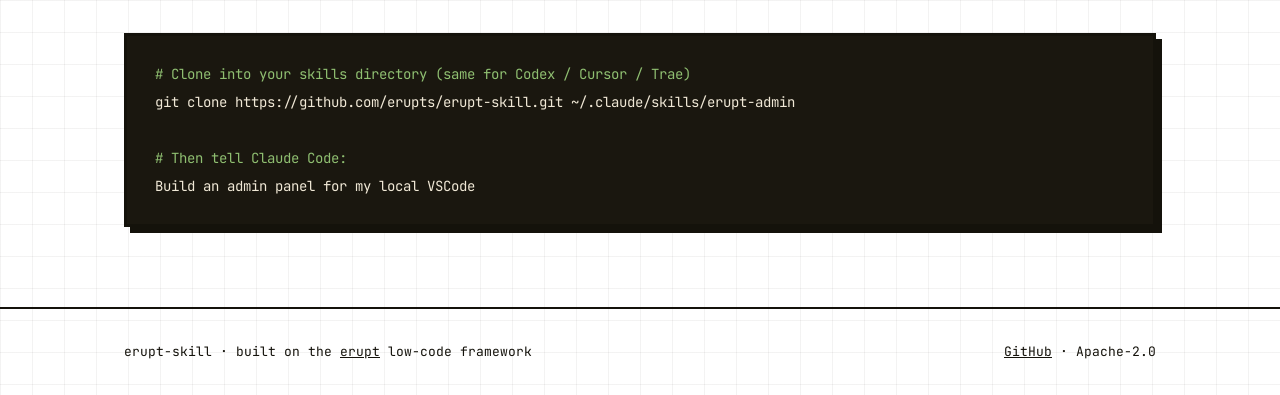
==== commit 26d8e5f2: "Add dependency warmup with lock coordination; translate scripts to English Replace setup-env.sh pre-" ====
--- a/docs/index.html
+++ b/docs/index.html
@@ -53,8 +53,19 @@
     border-bottom: 2px solid var(--ink);
 }
 nav .wrap { display: flex; align-items: center; justify-content: space-between; height: 60px; }
-.logo { font-family: var(--display); font-size: 20px; letter-spacing: -.5px; text-decoration: none; color: var(--ink); }
-.logo em { font-style: normal; background: var(--brand); padding: 0 6px; border: 2px solid var(--ink); }
+.logo { display: flex; align-items: center; gap: 9px; font-family: var(--display); font-size: 21px; letter-spacing: -.5px; text-decoration: none; color: var(--ink); }
+.logo-mark {
+    width: 30px; height: 30px; display: grid; place-items: center;
+    background: var(--ink); color: var(--yellow);
+    border: 2px solid var(--ink); box-shadow: var(--shadow-sm);
+    transform: rotate(-5deg); transition: transform .2s ease;
+}
+.logo:hover .logo-mark { transform: rotate(5deg) scale(1.08); }
+.logo-tag {
+    font-family: var(--mono); font-weight: 800; font-size: 10px; letter-spacing: .08em;
+    background: var(--yellow); border: 2px solid var(--ink); box-shadow: 2px 2px 0 var(--ink);
+    padding: 1px 6px; transform: rotate(-3deg) translateY(-7px);
+}
 nav .links { display: flex; gap: 8px; align-items: center; }
 nav .links a, .lang-btn {
     font-family: var(--mono); font-size: 13px; text-decoration: none; color: var(--ink);
@@ -63,16 +74,18 @@
 nav .links a:hover, .lang-btn:hover { border-color: var(--ink); background: var(--yellow); box-shadow: var(--shadow-sm); }
 .lang-btn { border-color: var(--ink); font-weight: 700; }
 
-/* ---------- hero (centered poster) ---------- */
+/* ---------- hero (split: copy x live admin window) ---------- */
 .hero {
-    padding: 96px 0 92px; position: relative; overflow: hidden;
+    padding: 76px 0 0; position: relative; overflow: hidden;
     background: var(--cream);
     background-image: linear-gradient(var(--grid) 1px, transparent 1px), linear-gradient(90deg, var(--grid) 1px, transparent 1px);
     background-size: 32px 32px;
     border-bottom: 2px solid var(--ink);
-    text-align: center;
-}
-.hero .wrap { position: relative; z-index: 2; }
+}
+.hero-grid {
+    display: grid; grid-template-columns: 1.04fr .96fr;
+    gap: 56px; align-items: center; padding-bottom: 84px;
+}
 
 /* kicker */
 .kicker {
@@ -80,42 +93,41 @@
     font-family: var(--mono); font-weight: 800; font-size: 12px;
     text-transform: uppercase; letter-spacing: .14em; color: var(--ink);
     background: var(--brand); border: 2px solid var(--ink); box-shadow: var(--shadow-sm);
-    padding: 6px 15px; margin-bottom: 34px;
+    padding: 6px 15px; margin-bottom: 28px;
 }
 .kicker::before { content: ""; width: 9px; height: 9px; background: var(--ink); }
 
 .hero h1 {
     font-family: var(--display);
-    font-size: clamp(40px, 6.6vw, 76px);
-    line-height: 1.05; letter-spacing: -1.8px;
-    max-width: 15ch; margin: 0 auto;
+    font-size: clamp(34px, 4.5vw, 58px);
+    line-height: 1.06; letter-spacing: -1.5px;
 }
 .hero h1 .hl {
     background: var(--brand); color: var(--ink);
     border: 3px solid var(--ink); box-shadow: 4px 4px 0 var(--ink);
-    padding: 0 16px 7px; display: inline-block; transform: rotate(-1.6deg);
+    padding: 0 13px 6px; display: inline-block; transform: rotate(-1.3deg);
     margin-top: 8px;
 }
-.hero p.sub { font-size: 18px; margin: 30px auto 0; max-width: 580px; color: var(--ink2); }
+.hero p.sub { font-size: 17px; margin: 24px 0 0; max-width: 520px; color: var(--ink2); }
 .hero p.sub b { background: var(--yellow); color: var(--ink); padding: 1px 6px; border: 1.5px solid var(--ink); font-weight: 700; }
 
-/* centered prompt input */
+/* prompt input */
 .prompt {
     display: flex; align-items: center; gap: 12px;
-    max-width: 600px; margin: 42px auto 0;
+    max-width: 560px; margin: 34px 0 0;
     background: var(--bg); border: 2.5px solid var(--ink);
     box-shadow: 6px 6px 0 var(--ink);
-    padding: 15px 15px 15px 20px; text-align: left;
+    padding: 14px 14px 14px 18px; text-align: left;
 }
 .prompt .p-sign { font-family: var(--mono); font-weight: 700; font-size: 16px; color: var(--ink); opacity: .4; }
-.prompt .p-text { flex: 1; font-family: var(--mono); font-weight: 700; font-size: 15.5px; color: var(--ink); white-space: nowrap; overflow: hidden; }
+.prompt .p-text { flex: 1; min-width: 0; font-family: var(--mono); font-weight: 700; font-size: 15px; color: var(--ink); white-space: nowrap; overflow: hidden; }
 .prompt .p-key {
     font-family: var(--mono); font-weight: 800; font-size: 12px; color: var(--ink);
     background: var(--pink); border: 2px solid var(--ink); box-shadow: 2px 2px 0 var(--ink);
     padding: 5px 11px; white-space: nowrap;
 }
 
-.cta-row { display: flex; gap: 16px; margin-top: 26px; justify-content: center; flex-wrap: wrap; }
+.cta-row { display: flex; gap: 16px; margin-top: 24px; flex-wrap: wrap; }
 .btn {
     font-family: var(--mono); font-weight: 800; font-size: 14px;
     text-decoration: none; color: var(--ink);
@@ -128,25 +140,111 @@
 .btn:active { transform: translate(2px, 2px); box-shadow: 2px 2px 0 var(--ink); }
 .btn.alt { background: var(--bg); }
 
-/* subtle chip strip */
-.works { margin-top: 50px; display: flex; align-items: center; justify-content: center; gap: 10px; flex-wrap: wrap; }
-.works-label { font-family: var(--mono); font-weight: 800; font-size: 11px; text-transform: uppercase; letter-spacing: .12em; color: var(--ink2); margin-right: 4px; }
-.chip {
-    font-family: var(--mono); font-weight: 700; font-size: 13px; color: var(--ink);
-    border: 2px solid var(--ink); padding: 5px 13px; background: var(--bg);
-    box-shadow: var(--shadow-sm);
-    transition: transform .15s ease, box-shadow .15s ease;
-}
-.chip:hover { transform: translate(-1px, -1px); box-shadow: 4px 4px 0 var(--ink); }
-.chip.c1 { background: var(--pink); }
-.chip.c2 { background: var(--purple); }
-.chip.c3 { background: var(--yellow); }
-.chip.c4 { background: var(--green); }
-.chip.c5 { background: var(--brand); }
-
 /* ---------- prompt cursor ---------- */
 .cursor { display: inline-block; width: 8px; height: 17px; background: var(--ink); vertical-align: -3px; animation: blink 1s steps(1) infinite; }
 @keyframes blink { 50% { opacity: 0; } }
+
+/* ---------- hero demo: fake erupt admin window ---------- */
+.hero-demo { position: relative; }
+.hero-demo::before { /* halftone dots */
+    content: ""; position: absolute; width: 200px; height: 200px;
+    right: -46px; top: -58px; z-index: 0;
+    background-image: radial-gradient(var(--ink) 2px, transparent 2.5px);
+    background-size: 14px 14px; opacity: .15;
+}
+.hero-demo::after { /* offset color slab */
+    content: ""; position: absolute; z-index: 0;
+    top: 20px; left: -16px; width: 100%; height: 100%;
+    background: var(--purple); border: 3px solid var(--ink);
+    transform: rotate(-1.8deg);
+}
+.win { position: relative; z-index: 1; border: 3px solid var(--ink); background: var(--bg); box-shadow: 8px 8px 0 var(--ink); }
+.win-bar { display: flex; align-items: center; gap: 7px; padding: 9px 14px; background: var(--brand); border-bottom: 3px solid var(--ink); }
+.win-bar .dot { width: 11px; height: 11px; border: 2px solid var(--ink); border-radius: 50%; background: var(--pink); }
+.win-bar .dot:nth-child(2) { background: var(--yellow); }
+.win-bar .dot:nth-child(3) { background: var(--green); }
+.win-title { font-family: var(--mono); font-weight: 700; font-size: 12px; margin-left: 8px; white-space: nowrap; overflow: hidden; }
+.win-body { display: grid; grid-template-columns: 126px 1fr; }
+.side { border-right: 2.5px solid var(--ink); background: var(--cream); padding: 10px 0 16px; font-family: var(--mono); font-size: 11.5px; font-weight: 700; }
+.side .mi { display: block; padding: 7px 14px; color: var(--ink2); white-space: nowrap; }
+.side .mi.on { background: var(--yellow); color: var(--ink); border-top: 2px solid var(--ink); border-bottom: 2px solid var(--ink); }
+.side .mi.on::before { content: "▸ "; }
+.main { padding: 12px 12px 14px; min-width: 0; overflow: hidden; }
+html[lang="en"] .hero h1 { font-size: clamp(32px, 3.9vw, 50px); letter-spacing: -1.2px; }
+html[lang="zh-CN"] .hero h1 { font-size: clamp(30px, 3.6vw, 50px); }
+.tools { display: flex; gap: 8px; margin-bottom: 10px; }
+.t-search { flex: 1; min-width: 0; border: 2px solid var(--ink); background: var(--bg); font-family: var(--mono); font-size: 11px; color: var(--ink2); padding: 6px 9px; white-space: nowrap; overflow: hidden; }
+.t-btn { border: 2px solid var(--ink); background: var(--green); box-shadow: 2px 2px 0 var(--ink); font-family: var(--mono); font-weight: 800; font-size: 11px; padding: 6px 10px; white-space: nowrap; }
+.t-btn.x { background: var(--pink); }
+.grid-tbl { width: 100%; border-collapse: collapse; font-family: var(--mono); font-size: 10.5px; }
+.grid-tbl th { background: var(--ink); color: var(--cream); text-align: left; font-size: 10px; letter-spacing: .04em; padding: 5px 6px; border: 1.5px solid var(--ink); }
+.grid-tbl td { border: 1.5px solid var(--ink); padding: 5px 6px; white-space: nowrap; }
+.grid-tbl tbody tr:nth-child(even) td { background: var(--cream); }
+.tag { display: inline-block; border: 1.5px solid var(--ink); background: var(--green); font-size: 10px; font-weight: 700; padding: 0 6px; }
+.tag.warn { background: var(--yellow); }
+.tag.stop { background: var(--pink); }
+.row-ops { letter-spacing: 2px; }
+.pager { display: flex; gap: 5px; justify-content: flex-end; margin-top: 10px; font-family: var(--mono); font-size: 10.5px; font-weight: 700; }
+.pg { border: 2px solid var(--ink); background: var(--bg); min-width: 22px; height: 22px; display: grid; place-items: center; }
+.pg.on { background: var(--brand); }
+.sticker {
+    position: absolute; top: -22px; right: -14px; z-index: 2;
+    background: var(--yellow); border: 3px solid var(--ink); box-shadow: 4px 4px 0 var(--ink);
+    font-family: var(--mono); font-weight: 800; font-size: 13px;
+    padding: 8px 14px; transform: rotate(6deg); white-space: nowrap;
+}
+
+/* ---------- hero ticker ---------- */
+.ticker { border-top: 2px solid var(--ink); background: var(--ink); color: var(--cream); overflow: hidden; }
+.tk { display: flex; width: max-content; animation: tick 55s linear infinite; }
+.ticker:hover .tk { animation-play-state: paused; }
+.tk span { font-family: var(--mono); font-weight: 700; font-size: 13px; padding: 11px 0; white-space: nowrap; }
+.tk span::after { content: "★"; margin: 0 22px; color: var(--yellow); }
+@keyframes tick { to { transform: translateX(-50%); } }
+
+/* ---------- hero entrance ---------- */
+@keyframes rise { from { opacity: 0; transform: translateY(18px); } to { opacity: 1; transform: translateY(0); } }
+@keyframes winIn { from { opacity: 0; transform: translate(36px, 18px) rotate(2.5deg); } to { opacity: 1; transform: translate(0, 0) rotate(0deg); } }
+@keyframes pop { 0% { opacity: 0; transform: scale(0) rotate(26deg); } 80% { transform: scale(1.12) rotate(3deg); } 100% { opacity: 1; transform: scale(1) rotate(6deg); } }
+.hero-copy > * { animation: rise .55s cubic-bezier(.25, .8, .3, 1) both; }
+.hero-copy > *:nth-child(1) { animation-delay: .02s; }
+.hero-copy > *:nth-child(2), .hero-copy > *:nth-child(3) { animation-delay: .1s; }
+.hero-copy > *:nth-child(4), .hero-copy > *:nth-child(5) { animation-delay: .18s; }
+.hero-copy > *:nth-child(6) { animation-delay: .26s; }
+.hero-copy > *:nth-child(7) { animation-delay: .34s; }
+.hero-demo .win { animation: winIn .65s .3s cubic-bezier(.2, .75, .3, 1.1) both; }
+.hero-demo::after { animation: rise .5s .55s both; }
+.sticker { animation: pop .5s .9s both; }
+@media (prefers-reduced-motion: reduce) {
+    .hero-copy > *, .hero-demo .win, .hero-demo::after, .sticker, .tk { animation: none; }
+}
+
+@media (max-width: 920px) {
+    .hero { padding-top: 56px; }
+    .hero-grid { grid-template-columns: 1fr; gap: 60px; padding-bottom: 64px; }
+    .hero-copy { text-align: center; }
+    .hero p.sub, .prompt { margin-left: auto; margin-right: auto; }
+    .cta-row { justify-content: center; }
+    .hero-demo { max-width: 540px; margin: 0 auto; min-width: 0; width: 100%; }
+}
+@media (max-width: 700px) {
+    nav .links a:not([href*="github"]) { display: none; }
+}
+@media (max-width: 560px) {
+    .win-body { grid-template-columns: 92px 1fr; }
+    .side { font-size: 10px; }
+    .side .mi { padding: 6px 10px; }
+    .main { padding: 10px 8px 12px; }
+    .grid-tbl { font-size: 9.5px; }
+    .grid-tbl th { font-size: 9px; padding: 4px 5px; }
+    .grid-tbl td { padding: 4px 5px; }
+    .tag { font-size: 9px; padding: 0 4px; }
+    .t-search, .t-btn { font-size: 10px; padding: 5px 7px; }
+    .win-title { font-size: 11px; }
+    .hero-demo::before { display: none; }
+    .hero-demo::after { left: -8px; top: 14px; }
+    .sticker { top: -24px; right: -4px; font-size: 12px; padding: 6px 11px; }
+}
 
 /* ---------- sections ---------- */
 section { padding: 80px 0; }
@@ -218,7 +316,10 @@
 
 <nav>
     <div class="wrap">
-        <a class="logo" href="#"><em>erupt</em>-skill</a>
+        <a class="logo" href="#">
+            <span class="logo-mark"><svg viewBox="0 0 24 24" width="15" height="15" aria-hidden="true"><path d="M13 2 4 14h6l-2 8 9-12h-6l2-8z" fill="currentColor"/></svg></span>
+            erupt<span class="logo-tag">SKILL</span>
+        </a>
         <div class="links">
             <a href="#token"><span class="en">Token Savings</span><span class="zh">Token 对比</span></a>
             <a href="#how"><span class="en">How It Works</span><span class="zh">工作原理</span></a>
@@ -230,33 +331,75 @@
 </nav>
 
 <header class="hero">
-    <div class="wrap">
-        <span class="kicker"><span class="en">Claude Code Skill · built on erupt</span><span class="zh">Claude Code 技能 · 基于 erupt</span></span>
-        <h1 class="en">One sentence, and any tool becomes an <span class="hl">admin panel</span></h1>
-        <h1 class="zh">一句话，把任何工具<br>变成<span class="hl">可视化后台</span></h1>
-        <p class="sub en">Recruiting, HR, CRM, game ops — even local tools like VSCode or Nginx. Login, CRUD, search, Excel &amp; RBAC all included, at <b>1/20 the tokens</b> of writing it from scratch.</p>
-        <p class="sub zh">招聘、HR、CRM、游戏运营，甚至 VSCode、Nginx 这类本机工具。登录、增删改查、搜索、Excel、权限全内置，<b>token 仅为从零手写的 1/20</b>。</p>
-
-        <div class="prompt">
-            <span class="p-sign">$</span>
-            <span class="p-text" id="rot">Build an admin panel for my local VSCode</span><span class="cursor"></span>
-            <span class="p-key">⏎ <span class="en">send</span><span class="zh">发送</span></span>
-        </div>
-
-        <div class="cta-row">
-            <a class="btn" href="#install"><span class="en">Install Now</span><span class="zh">立即安装</span></a>
-            <a class="btn alt" href="#token"><span class="en">See Token Benchmarks ↓</span><span class="zh">看 Token 实测 ↓</span></a>
-        </div>
-
-        <div class="works">
-            <span class="works-label"><span class="en">Turns into a panel:</span><span class="zh">都能变成后台：</span></span>
-            <span class="chip c1">VSCode</span>
-            <span class="chip c2"><span class="en">Recruiting</span><span class="zh">招聘</span></span>
-            <span class="chip c3">HR</span>
-            <span class="chip c4"><span class="en">Game Ops</span><span class="zh">游戏运营</span></span>
-            <span class="chip c5">CRM</span>
-            <span class="chip c1">Nginx</span>
-            <span class="chip c3"><span class="en">Anything…</span><span class="zh">任何系统…</span></span>
+    <div class="wrap hero-grid">
+        <div class="hero-copy">
+            <span class="kicker"><span class="en">Claude Code Skill · built on erupt</span><span class="zh">Claude Code 技能 · 基于 erupt</span></span>
+            <h1 class="en">One sentence, and any tool becomes an <span class="hl">admin panel</span></h1>
+            <h1 class="zh">一句话，把任何工具<br>变成<span class="hl">可视化后台</span></h1>
+            <p class="sub en">Talent, HR, CRM, game ops — even local tools like VSCode or Nginx. Login, CRUD, search, Excel &amp; RBAC all included, at <b>1/20 the tokens</b> of writing it from scratch.</p>
+            <p class="sub zh">招聘、HR、CRM、游戏运营，甚至 VSCode、Nginx 这类本机工具。登录、增删改查、搜索、Excel、权限全内置，<b>token 仅为从零手写的 1/20</b>。</p>
+
+            <div class="prompt">
+                <span class="p-sign">$</span>
+                <span class="p-text" id="rot">Build an admin panel for my local VSCode</span><span class="cursor"></span>
+                <span class="p-key">⏎ <span class="en">send</span><span class="zh">发送</span></span>
+            </div>
+
+            <div class="cta-row">
+                <a class="btn" href="#install"><span class="en">Install Now</span><span class="zh">立即安装</span></a>
+                <a class="btn alt" href="#token"><span class="en">See Token Benchmarks ↓</span><span class="zh">看 Token 实测 ↓</span></a>
+            </div>
+        </div>
+
+        <div class="hero-demo" aria-hidden="true">
+            <span class="sticker">⚡ <span class="en">live in 5.6s</span><span class="zh">5.6 秒上线</span></span>
+            <div class="win">
+                <div class="win-bar">
+                    <span class="dot"></span><span class="dot"></span><span class="dot"></span>
+                    <span class="win-title">talent-admin — localhost:8080</span>
+                </div>
+                <div class="win-body">
+                    <div class="side">
+                        <span class="mi"><span class="en">Dashboard</span><span class="zh">工作台</span></span>
+                        <span class="mi on"><span class="en">Candidates</span><span class="zh">候选人</span></span>
+                        <span class="mi"><span class="en">Interviews</span><span class="zh">面试安排</span></span>
+                        <span class="mi"><span class="en">Positions</span><span class="zh">职位管理</span></span>
+                        <span class="mi"><span class="en">Roles</span><span class="zh">权限角色</span></span>
+                    </div>
+                    <div class="main">
+                        <div class="tools">
+                            <span class="t-search"><span class="en">Search name / position…</span><span class="zh">搜索姓名 / 职位…</span></span>
+                            <span class="t-btn">+ <span class="en">New</span><span class="zh">新增</span></span>
+                            <span class="t-btn x">⇩ Excel</span>
+                        </div>
+                        <table class="grid-tbl">
+                            <thead>
+                                <tr><th><span class="en">NAME</span><span class="zh">姓名</span></th><th><span class="en">POSITION</span><span class="zh">职位</span></th><th><span class="en">STATUS</span><span class="zh">状态</span></th><th><span class="en">OPS</span><span class="zh">操作</span></th></tr>
+                            </thead>
+                            <tbody>
+                                <tr><td><span class="en">A. Chen</span><span class="zh">陈一</span></td><td><span class="en">Backend</span><span class="zh">后端开发</span></td><td><span class="tag"><span class="en">Offer</span><span class="zh">已录用</span></span></td><td class="row-ops">✎ ✕</td></tr>
+                                <tr><td><span class="en">B. Wu</span><span class="zh">吴二</span></td><td><span class="en">Design</span><span class="zh">视觉设计</span></td><td><span class="tag warn"><span class="en">Pending</span><span class="zh">待面试</span></span></td><td class="row-ops">✎ ✕</td></tr>
+                                <tr><td><span class="en">C. Zhang</span><span class="zh">张三</span></td><td><span class="en">Game Ops</span><span class="zh">游戏运营</span></td><td><span class="tag"><span class="en">Offer</span><span class="zh">已录用</span></span></td><td class="row-ops">✎ ✕</td></tr>
+                                <tr><td><span class="en">D. Liu</span><span class="zh">刘四</span></td><td><span class="en">Frontend</span><span class="zh">前端开发</span></td><td><span class="tag stop"><span class="en">Rejected</span><span class="zh">已淘汰</span></span></td><td class="row-ops">✎ ✕</td></tr>
+                            </tbody>
+                        </table>
+                        <div class="pager">
+                            <span class="pg">‹</span><span class="pg on">1</span><span class="pg">2</span><span class="pg">3</span><span class="pg">›</span>
+                        </div>
+                    </div>
+                </div>
+            </div>
+        </div>
+    </div>
+
+    <div class="ticker" aria-hidden="true">
+        <div class="tk en">
+            <span>VSCode</span><span>Talent</span><span>HR</span><span>Game Ops</span><span>CRM</span><span>Inventory</span><span>Property Mgmt</span><span>Library</span><span>Clinic Booking</span><span>Fleet</span><span>School Admin</span><span>Restaurant</span><span>Membership</span><span>Order Mgmt</span><span>Warehouse</span><span>Device Ledger</span><span>Anything…</span>
+            <span>VSCode</span><span>Talent</span><span>HR</span><span>Game Ops</span><span>CRM</span><span>Inventory</span><span>Property Mgmt</span><span>Library</span><span>Clinic Booking</span><span>Fleet</span><span>School Admin</span><span>Restaurant</span><span>Membership</span><span>Order Mgmt</span><span>Warehouse</span><span>Device Ledger</span><span>Anything…</span>
+        </div>
+        <div class="tk zh">
+            <span>VSCode</span><span>招聘系统</span><span>HR 人事</span><span>游戏运营</span><span>CRM</span><span>进销存</span><span>物业管理</span><span>图书管理</span><span>诊所预约</span><span>车队管理</span><span>教务系统</span><span>餐饮点单</span><span>会员系统</span><span>订单管理</span><span>仓储管理</span><span>设备台账</span><span>任何系统…</span>
+            <span>VSCode</span><span>招聘系统</span><span>HR 人事</span><span>游戏运营</span><span>CRM</span><span>进销存</span><span>物业管理</span><span>图书管理</span><span>诊所预约</span><span>车队管理</span><span>教务系统</span><span>餐饮点单</span><span>会员系统</span><span>订单管理</span><span>仓储管理</span><span>设备台账</span><span>任何系统…</span>
         </div>
     </div>
 </header>
@@ -390,7 +533,7 @@
 const LINES = {
     en: [
         "Build an admin panel for my local VSCode",
-        "Create a recruiting system that tracks interview pipelines",
+        "Create a talent system that tracks interview pipelines",
         "An HR system: employees, departments, attendance, payroll",
         "A game ops console: players, items, redeem codes",
         "An Nginx site & certificate manager",
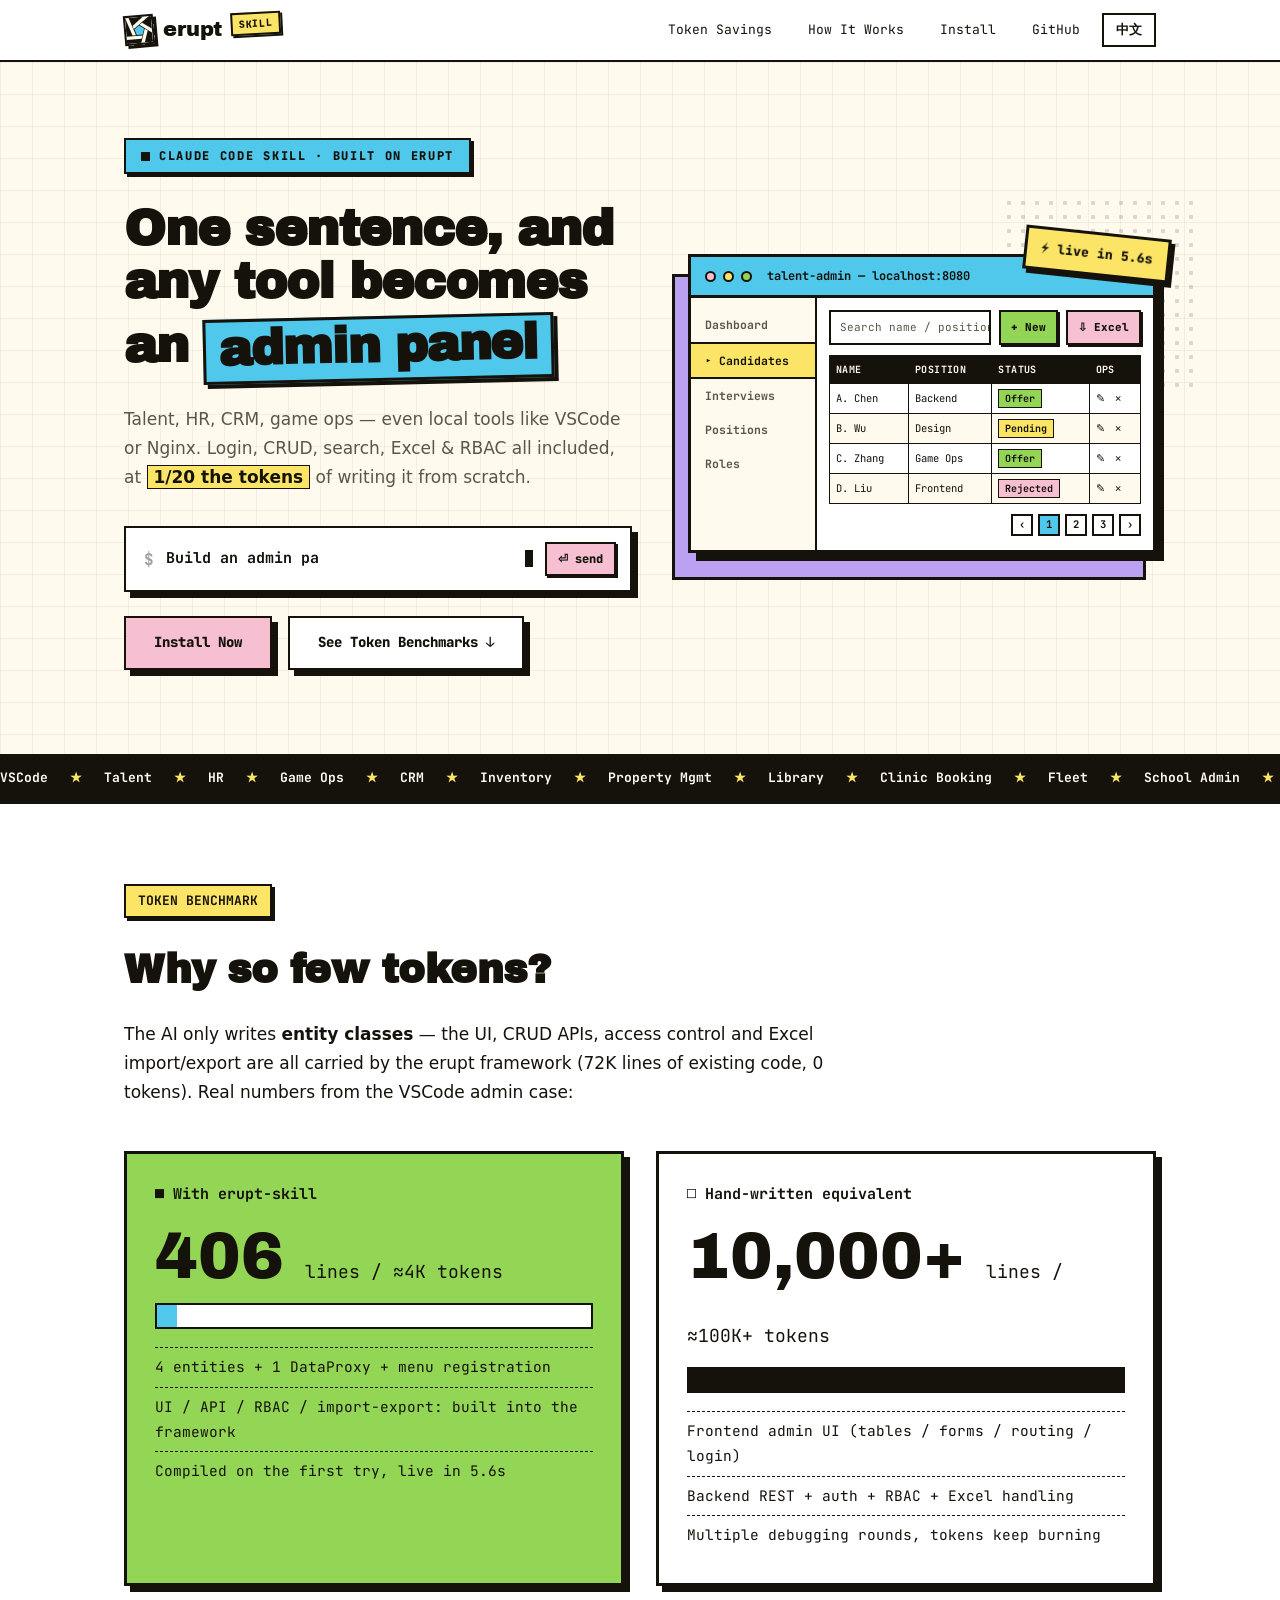
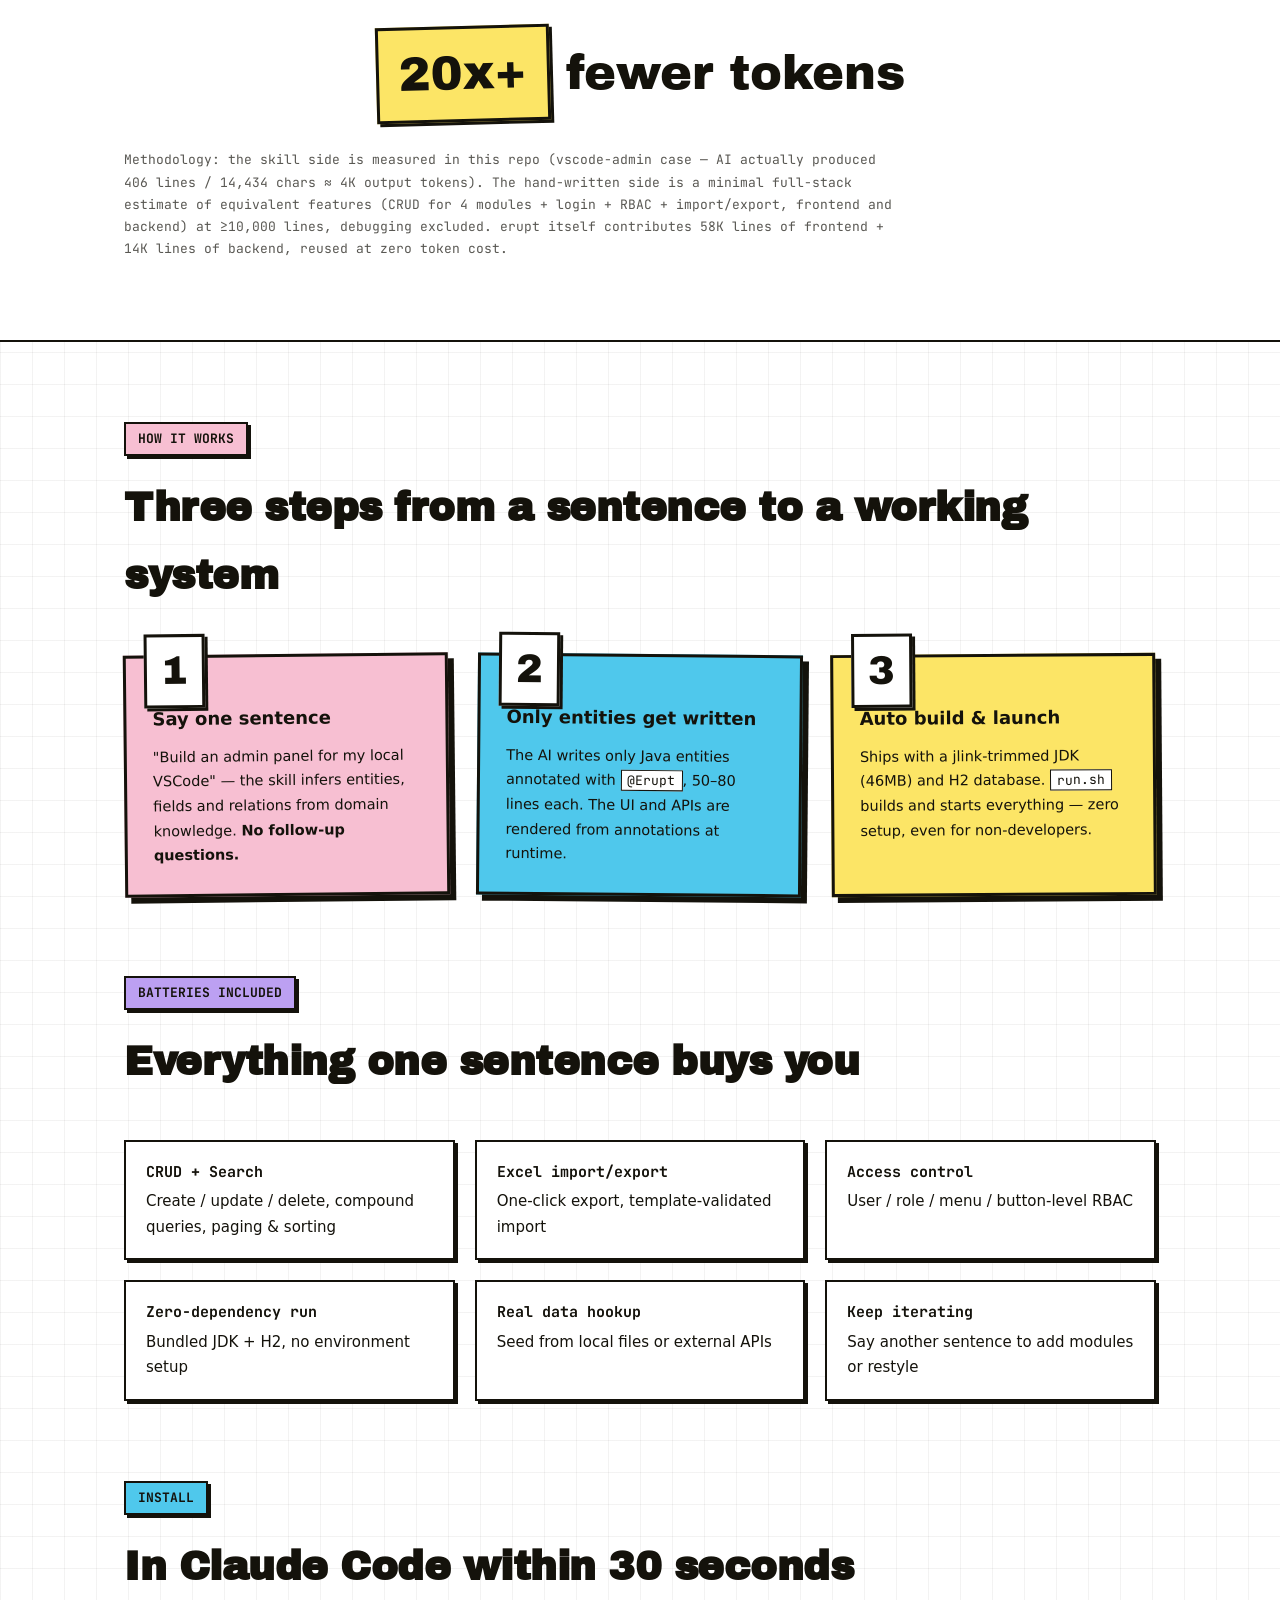
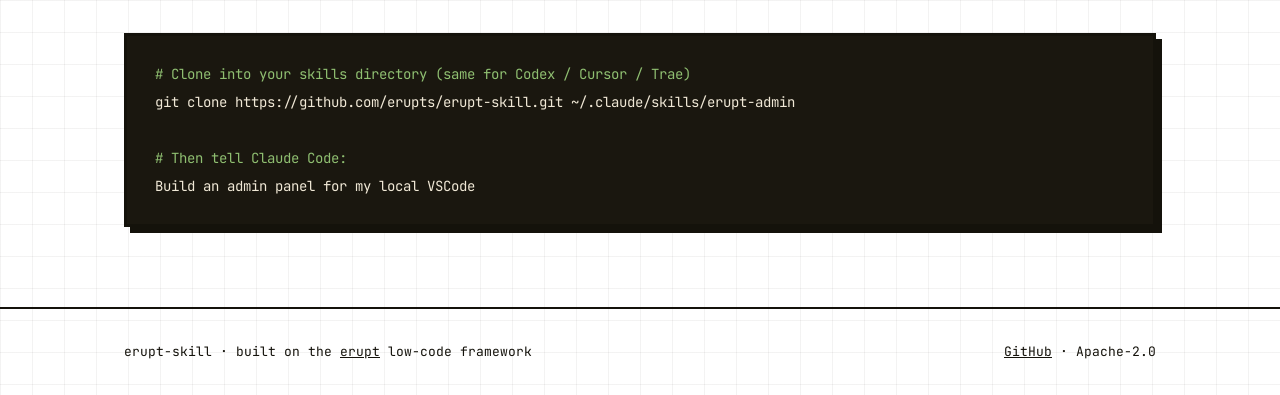
==== commit faf76b7e: "Add dependency warmup with lock coordination; translate scripts to English Replace setup-env.sh pre-" ====
--- a/docs/index.html
+++ b/docs/index.html
@@ -5,6 +5,7 @@
 <meta name="viewport" content="width=device-width, initial-scale=1.0">
 <title>erupt-skill — One sentence turns any tool into an admin panel</title>
 <meta name="description" content="A Claude Code skill that generates a full data admin panel for any system from one sentence — VSCode, Nginx, HR, game ops, CRM… at 1/20 the tokens of writing it from scratch.">
+<link rel="icon" type="image/svg+xml" href="icon.svg">
 <link rel="preconnect" href="https://fonts.googleapis.com">
 <link href="https://fonts.googleapis.com/css2?family=Archivo+Black&family=JetBrains+Mono:wght@400;700&display=swap" rel="stylesheet">
 <style>
@@ -56,10 +57,10 @@
 .logo { display: flex; align-items: center; gap: 9px; font-family: var(--display); font-size: 21px; letter-spacing: -.5px; text-decoration: none; color: var(--ink); }
 .logo-mark {
     width: 30px; height: 30px; display: grid; place-items: center;
-    background: var(--ink); color: var(--yellow);
     border: 2px solid var(--ink); box-shadow: var(--shadow-sm);
     transform: rotate(-5deg); transition: transform .2s ease;
 }
+.logo-mark img { display: block; width: 100%; height: 100%; }
 .logo:hover .logo-mark { transform: rotate(5deg) scale(1.08); }
 .logo-tag {
     font-family: var(--mono); font-weight: 800; font-size: 10px; letter-spacing: .08em;
@@ -317,7 +318,7 @@
 <nav>
     <div class="wrap">
         <a class="logo" href="#">
-            <span class="logo-mark"><svg viewBox="0 0 24 24" width="15" height="15" aria-hidden="true"><path d="M13 2 4 14h6l-2 8 9-12h-6l2-8z" fill="currentColor"/></svg></span>
+            <span class="logo-mark"><img src="icon.svg" alt="" width="30" height="30"></span>
             erupt<span class="logo-tag">SKILL</span>
         </a>
         <div class="links">
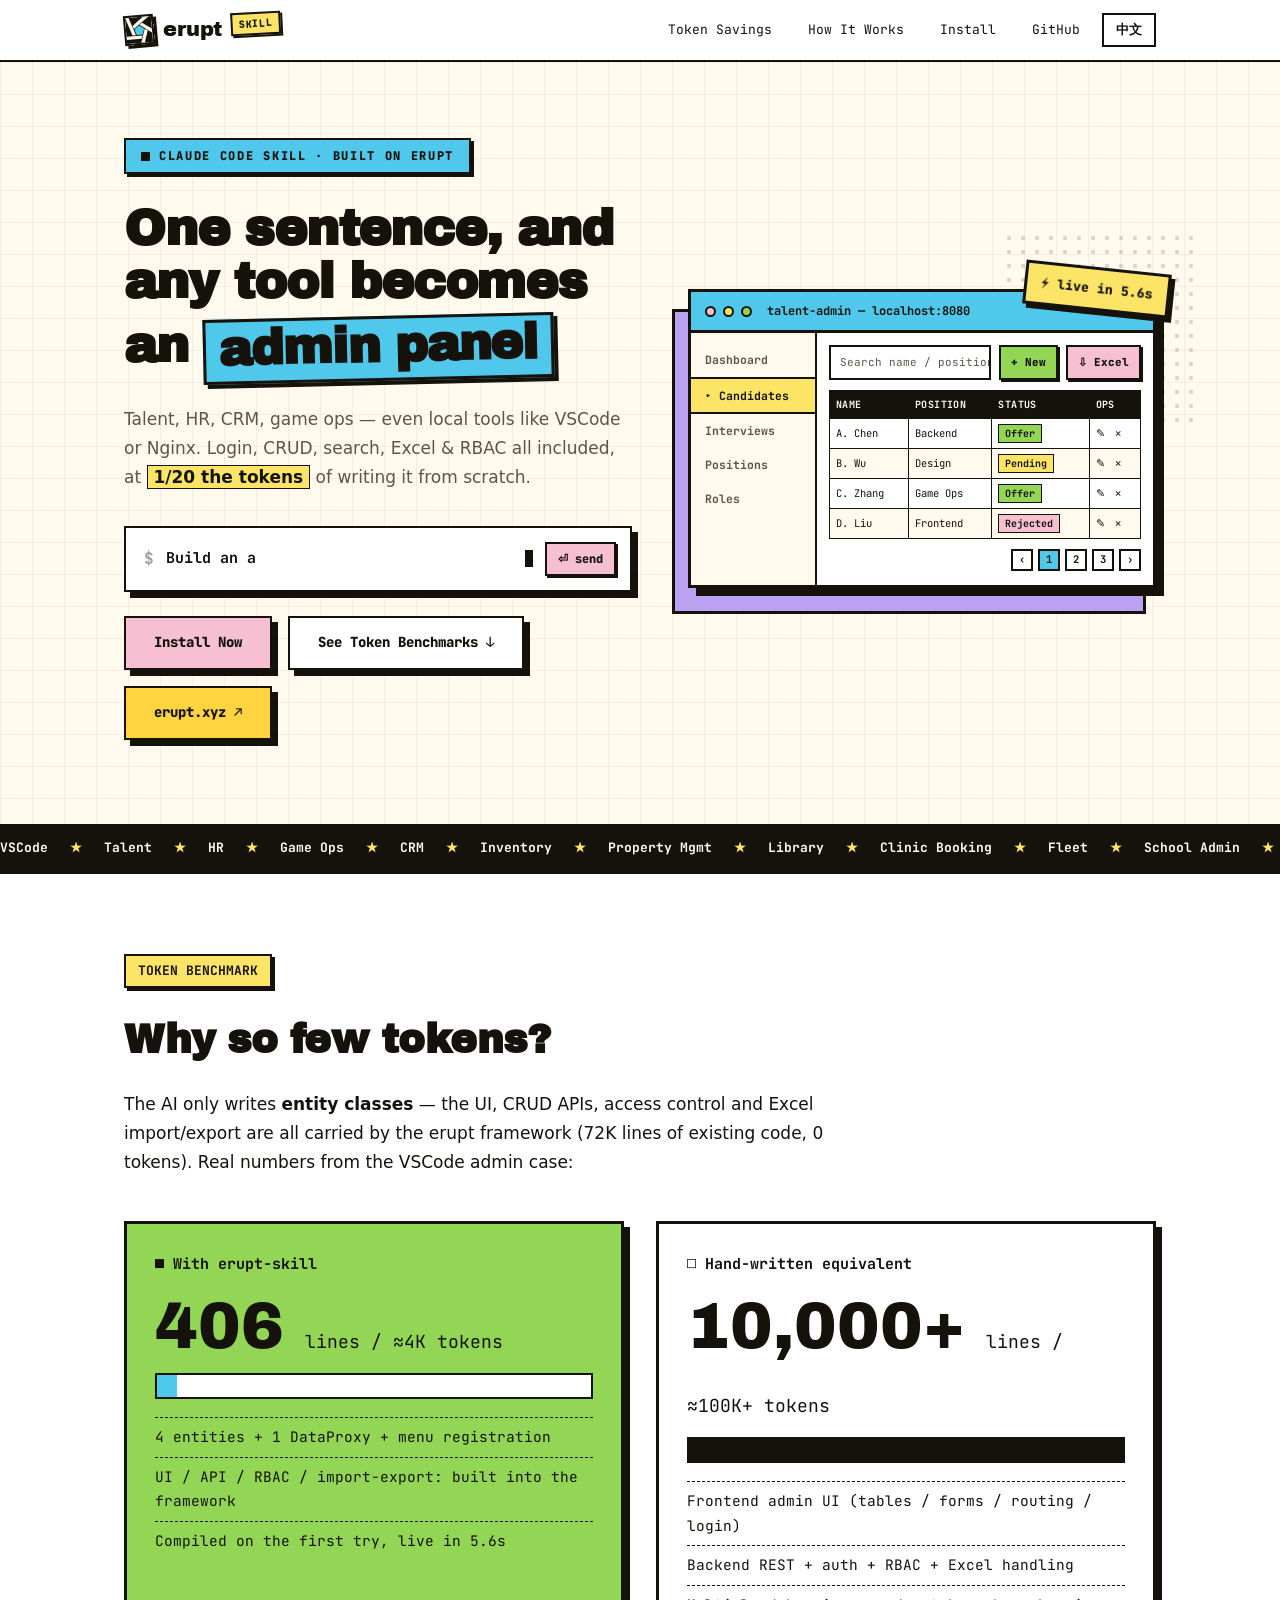
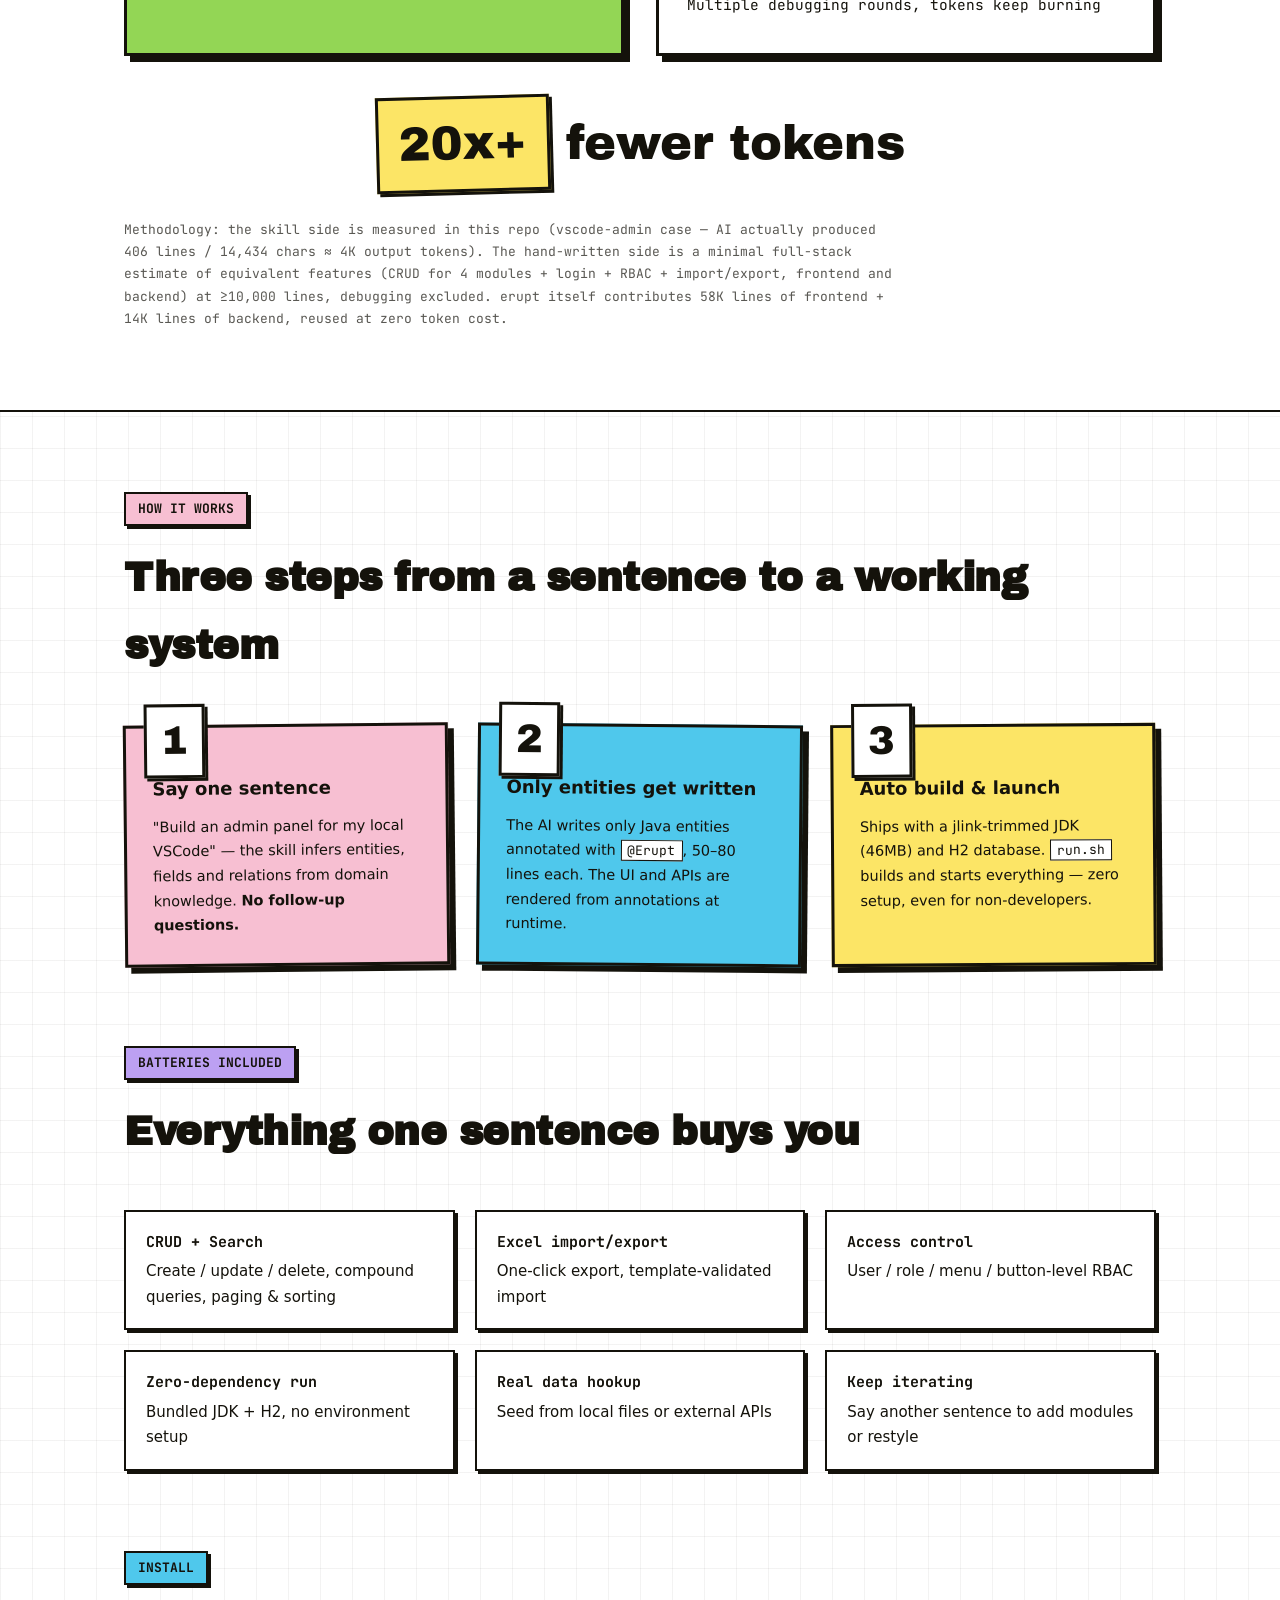
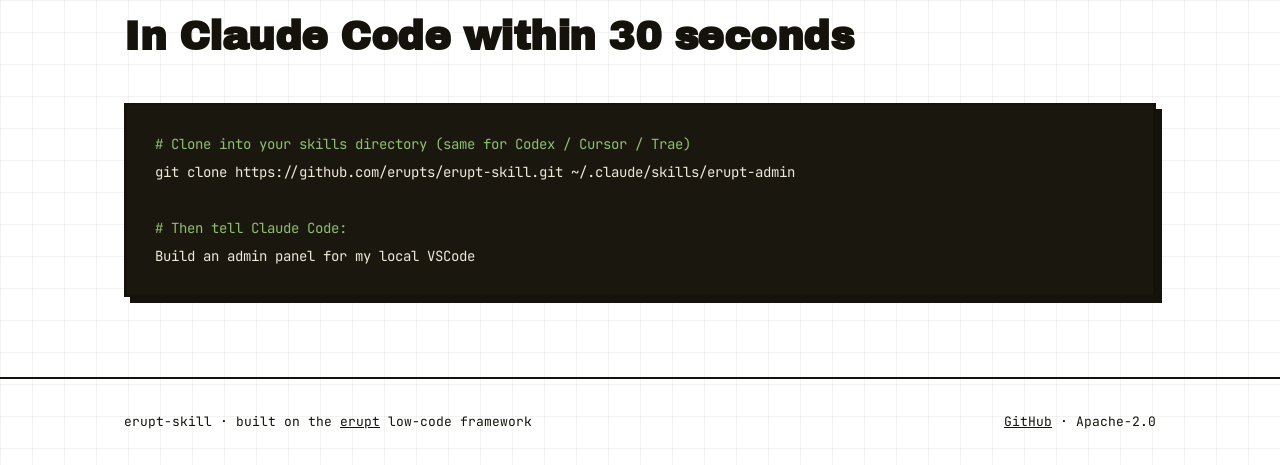
==== commit 50f82fa2: "Add dependency warmup with lock coordination; translate scripts to English Replace setup-env.sh pre-" ====
--- a/docs/index.html
+++ b/docs/index.html
@@ -349,6 +349,7 @@
             <div class="cta-row">
                 <a class="btn" href="#install"><span class="en">Install Now</span><span class="zh">立即安装</span></a>
                 <a class="btn alt" href="#token"><span class="en">See Token Benchmarks ↓</span><span class="zh">看 Token 实测 ↓</span></a>
+                <a class="btn" style="background: #ffd440;" href="https://www.erupt.xyz" target="_blank" rel="noopener">erupt.xyz ↗</a>
             </div>
         </div>
 
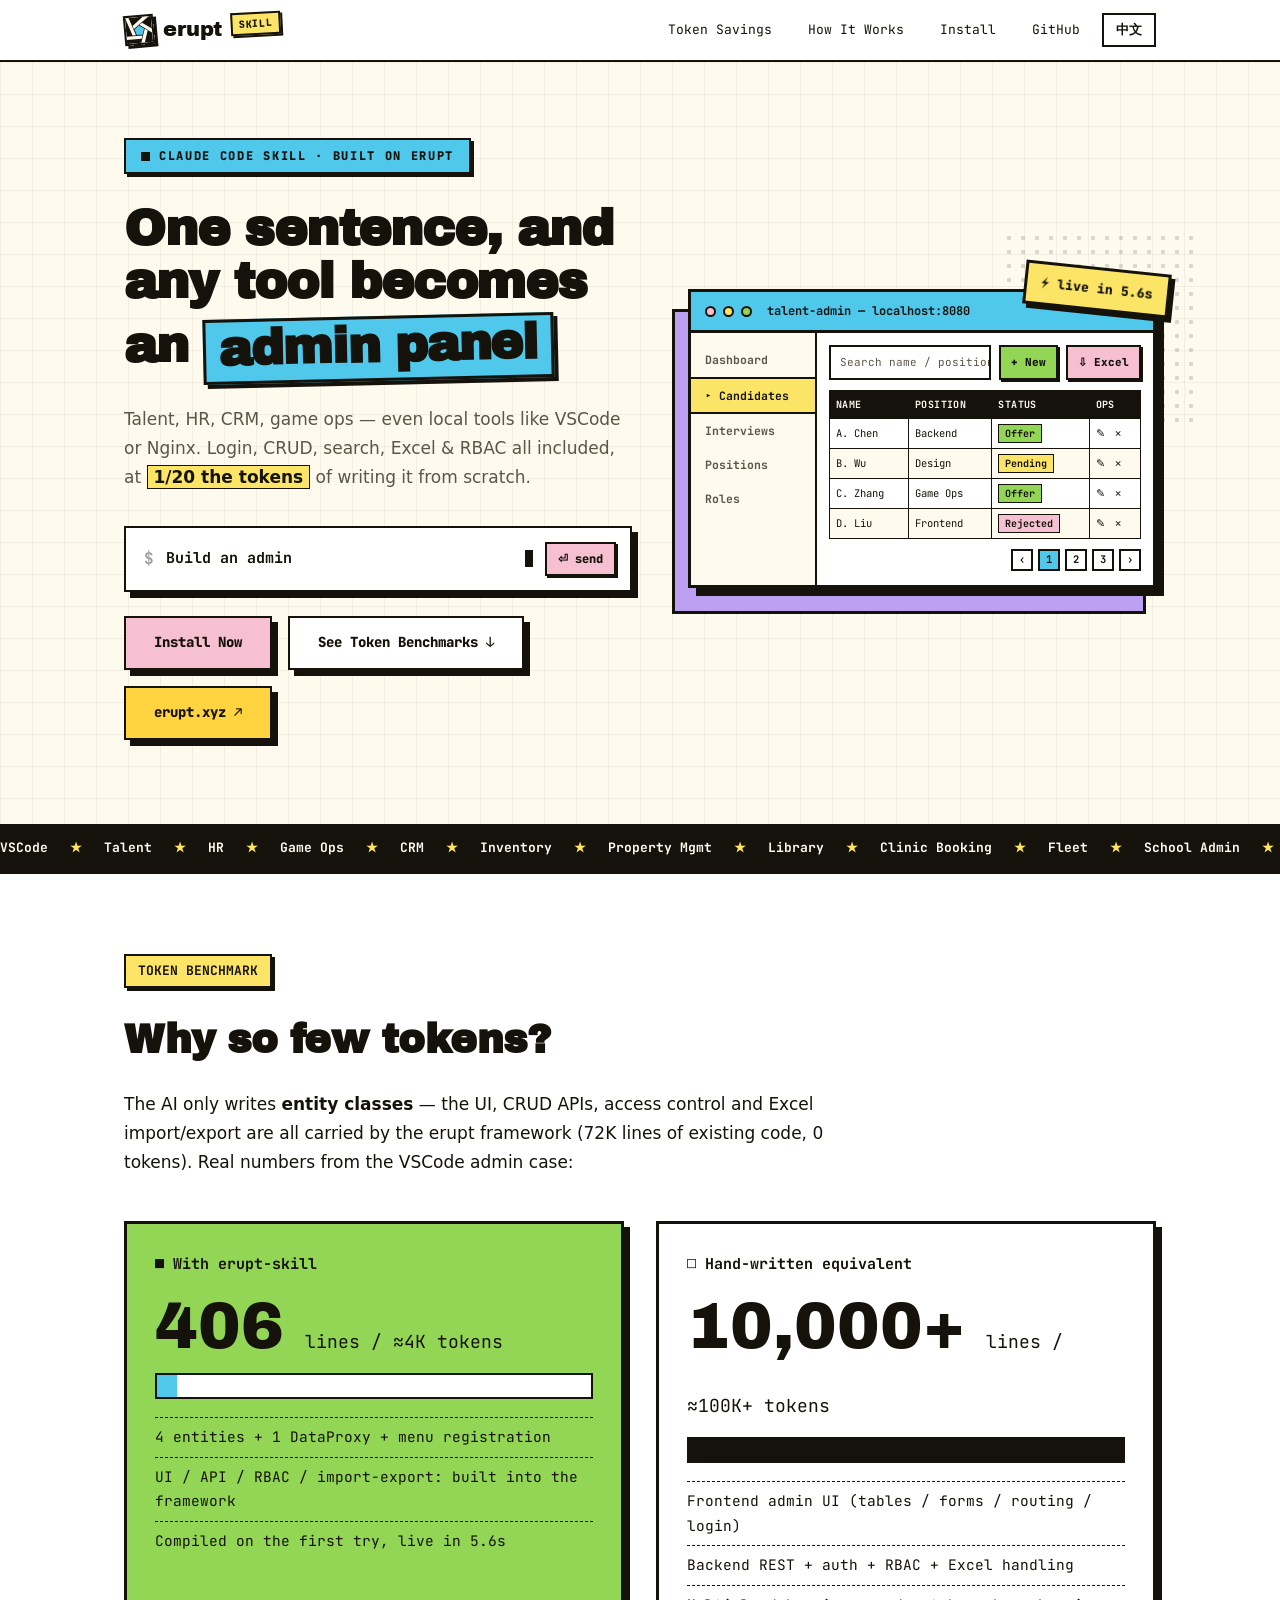
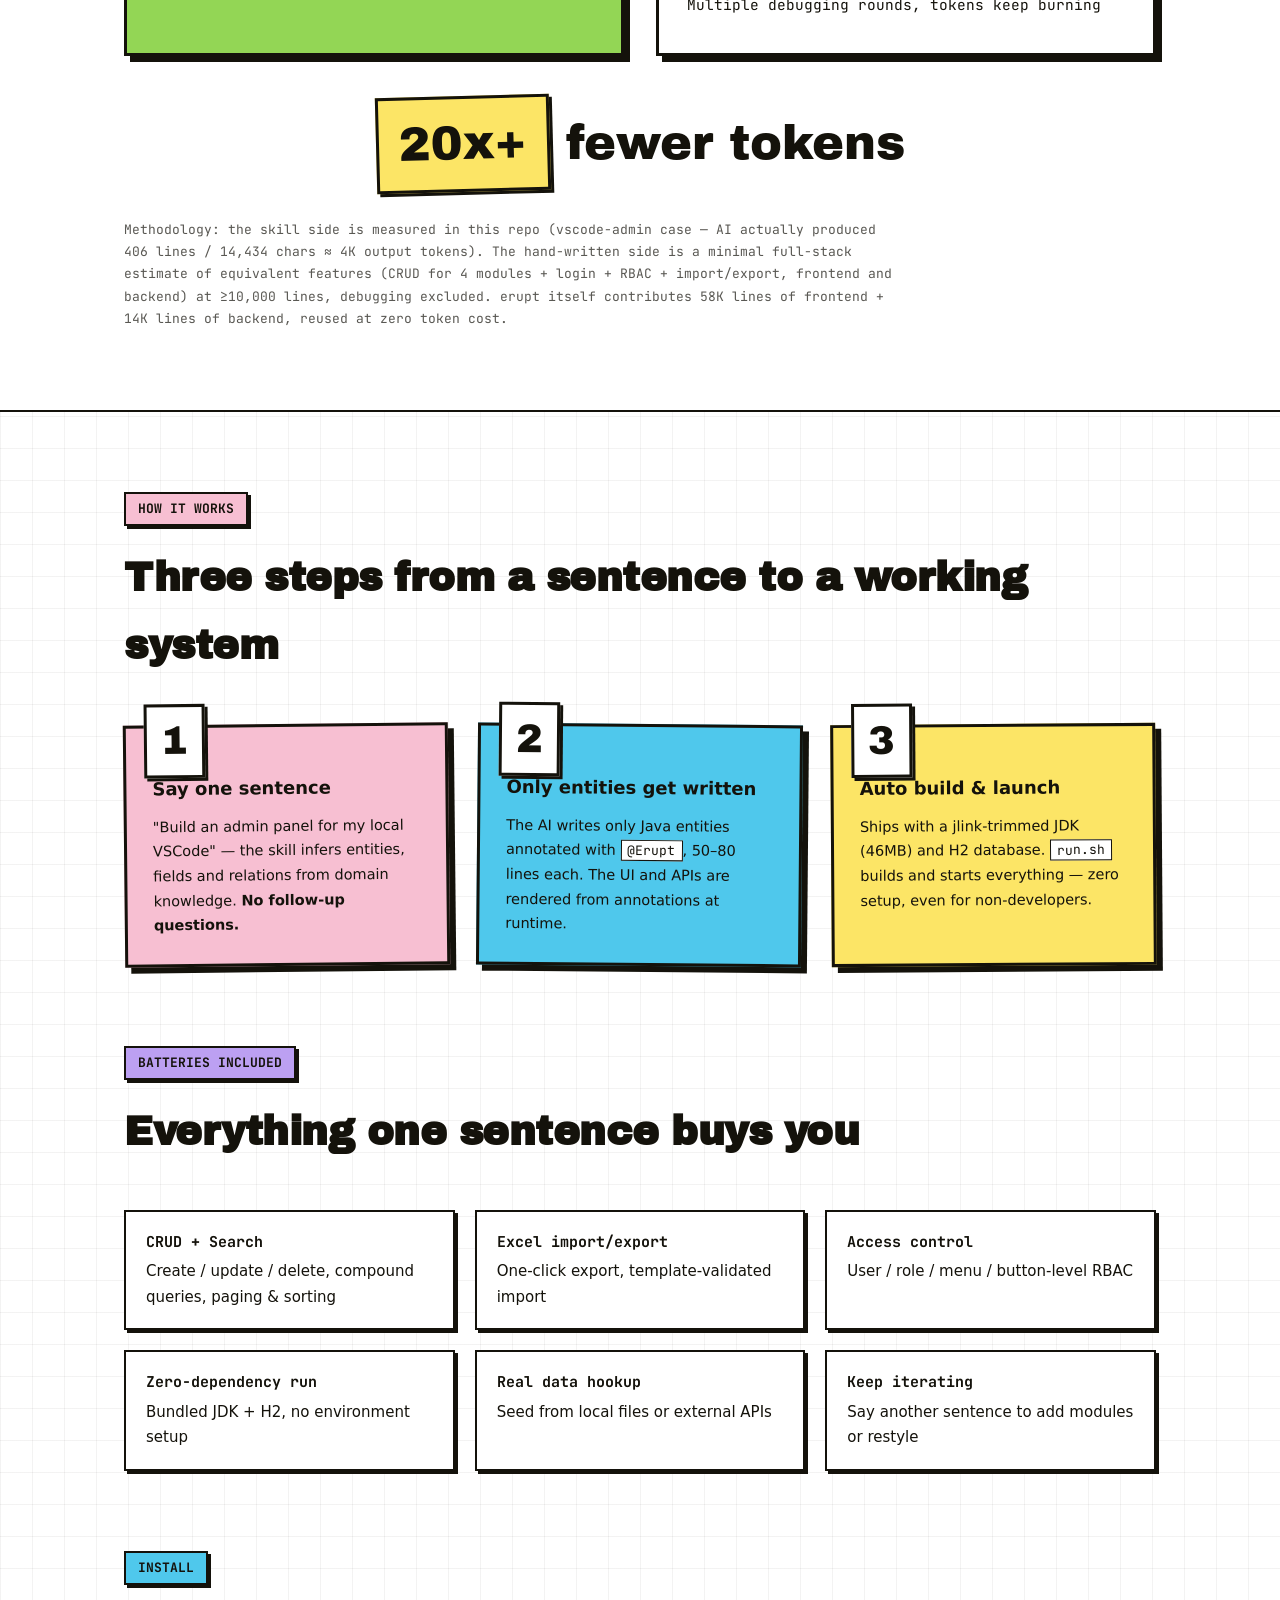
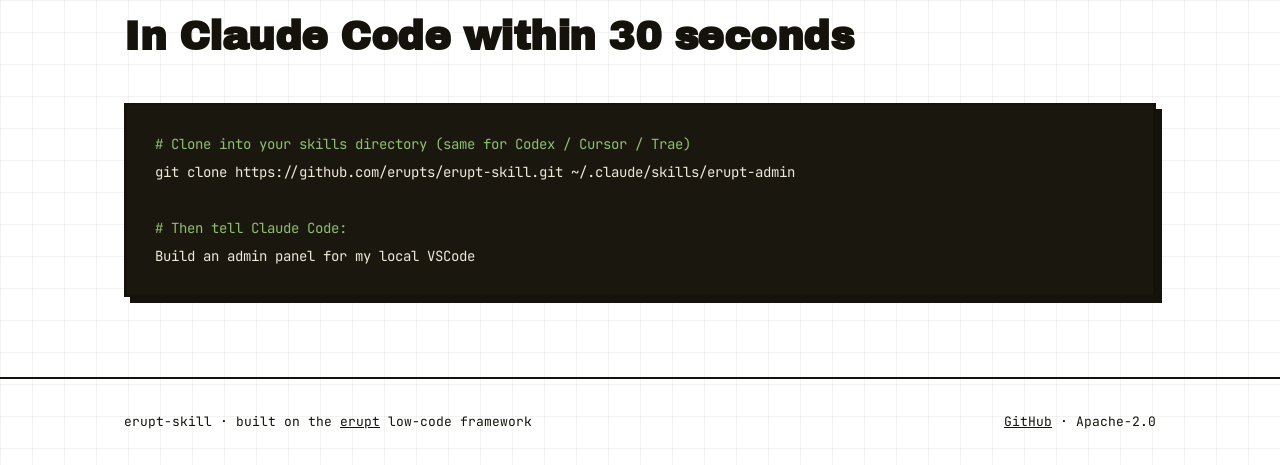
==== commit d7c78dfb: "Add dependency warmup with lock coordination; translate scripts to English Replace setup-env.sh pre-" ====
--- a/docs/index.html
+++ b/docs/index.html
@@ -325,7 +325,7 @@
             <a href="#token"><span class="en">Token Savings</span><span class="zh">Token 对比</span></a>
             <a href="#how"><span class="en">How It Works</span><span class="zh">工作原理</span></a>
             <a href="#install"><span class="en">Install</span><span class="zh">安装</span></a>
-            <a href="https://github.com/erupts/erupt-skill">GitHub</a>
+            <a href="https://github.com/plinian/erupt-skill">GitHub</a>
             <button class="lang-btn" id="langBtn" type="button"><span class="en">中文</span><span class="zh">EN</span></button>
         </div>
     </div>
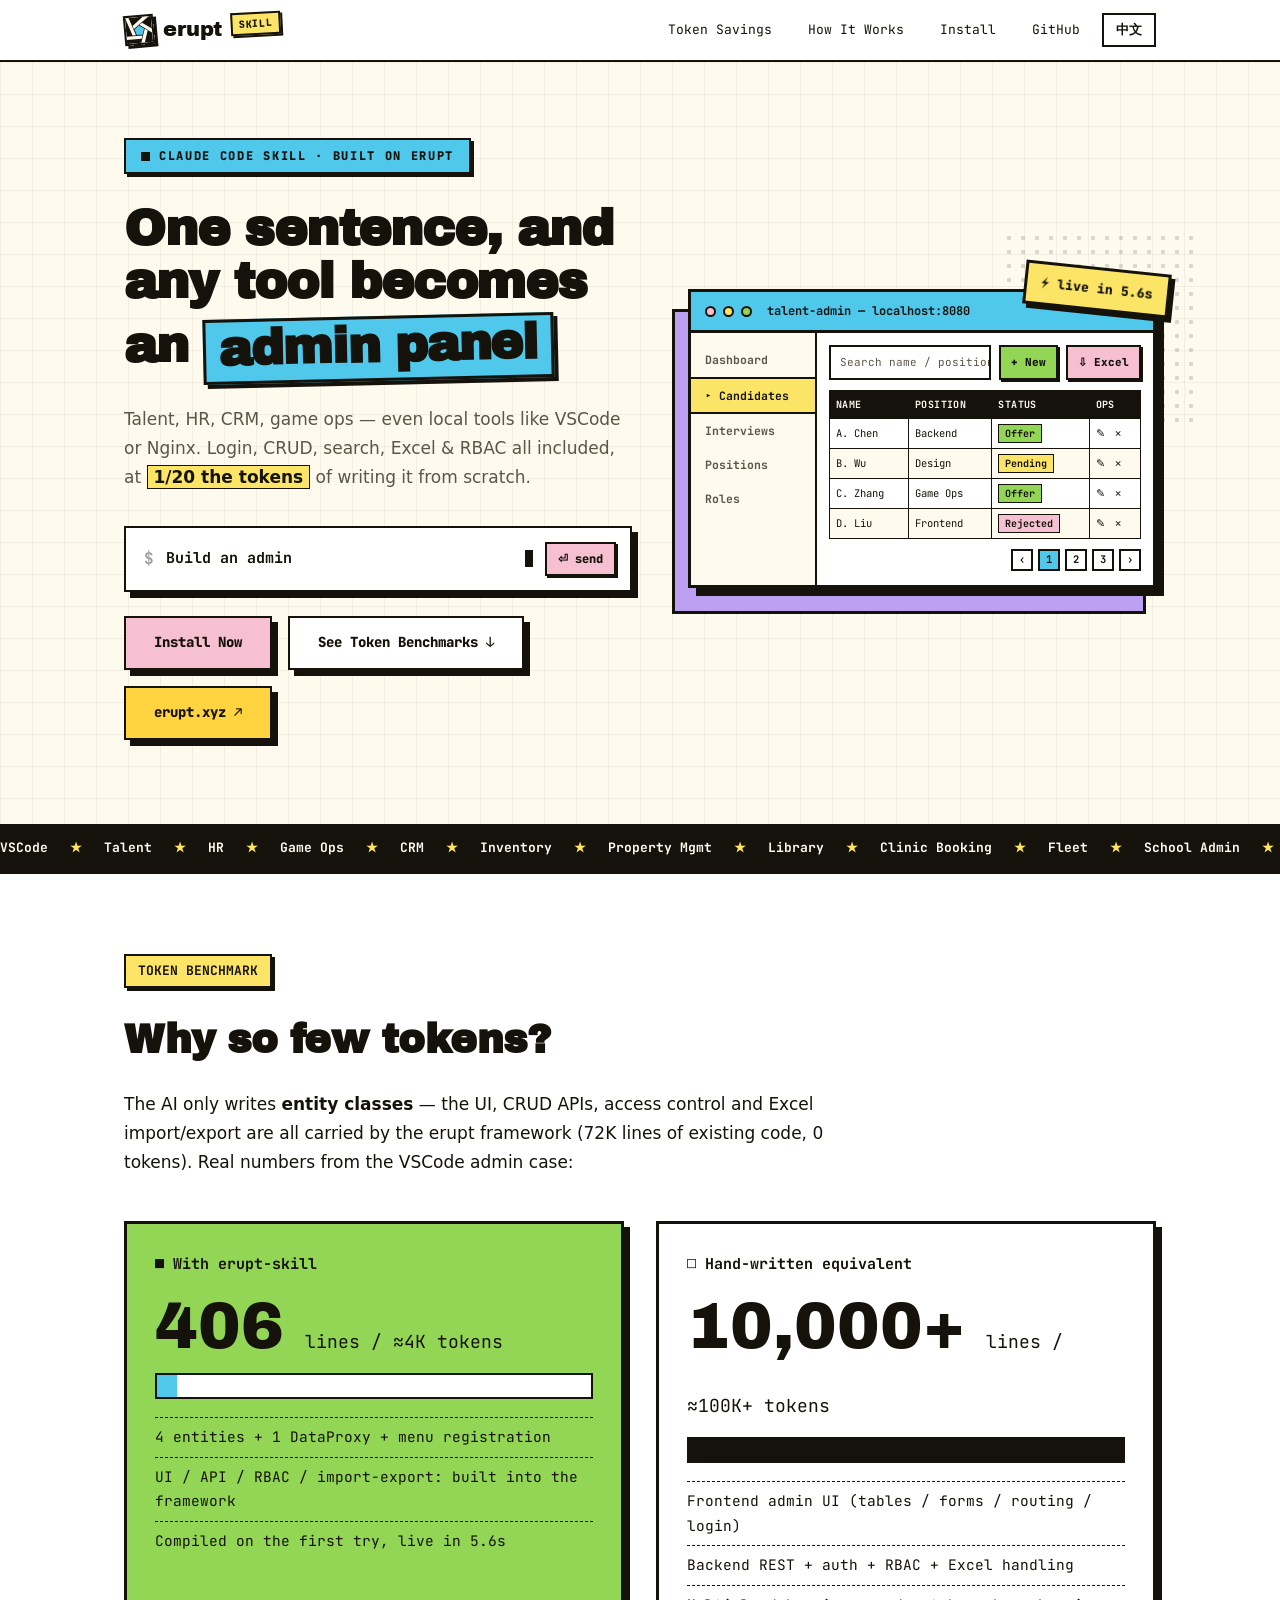
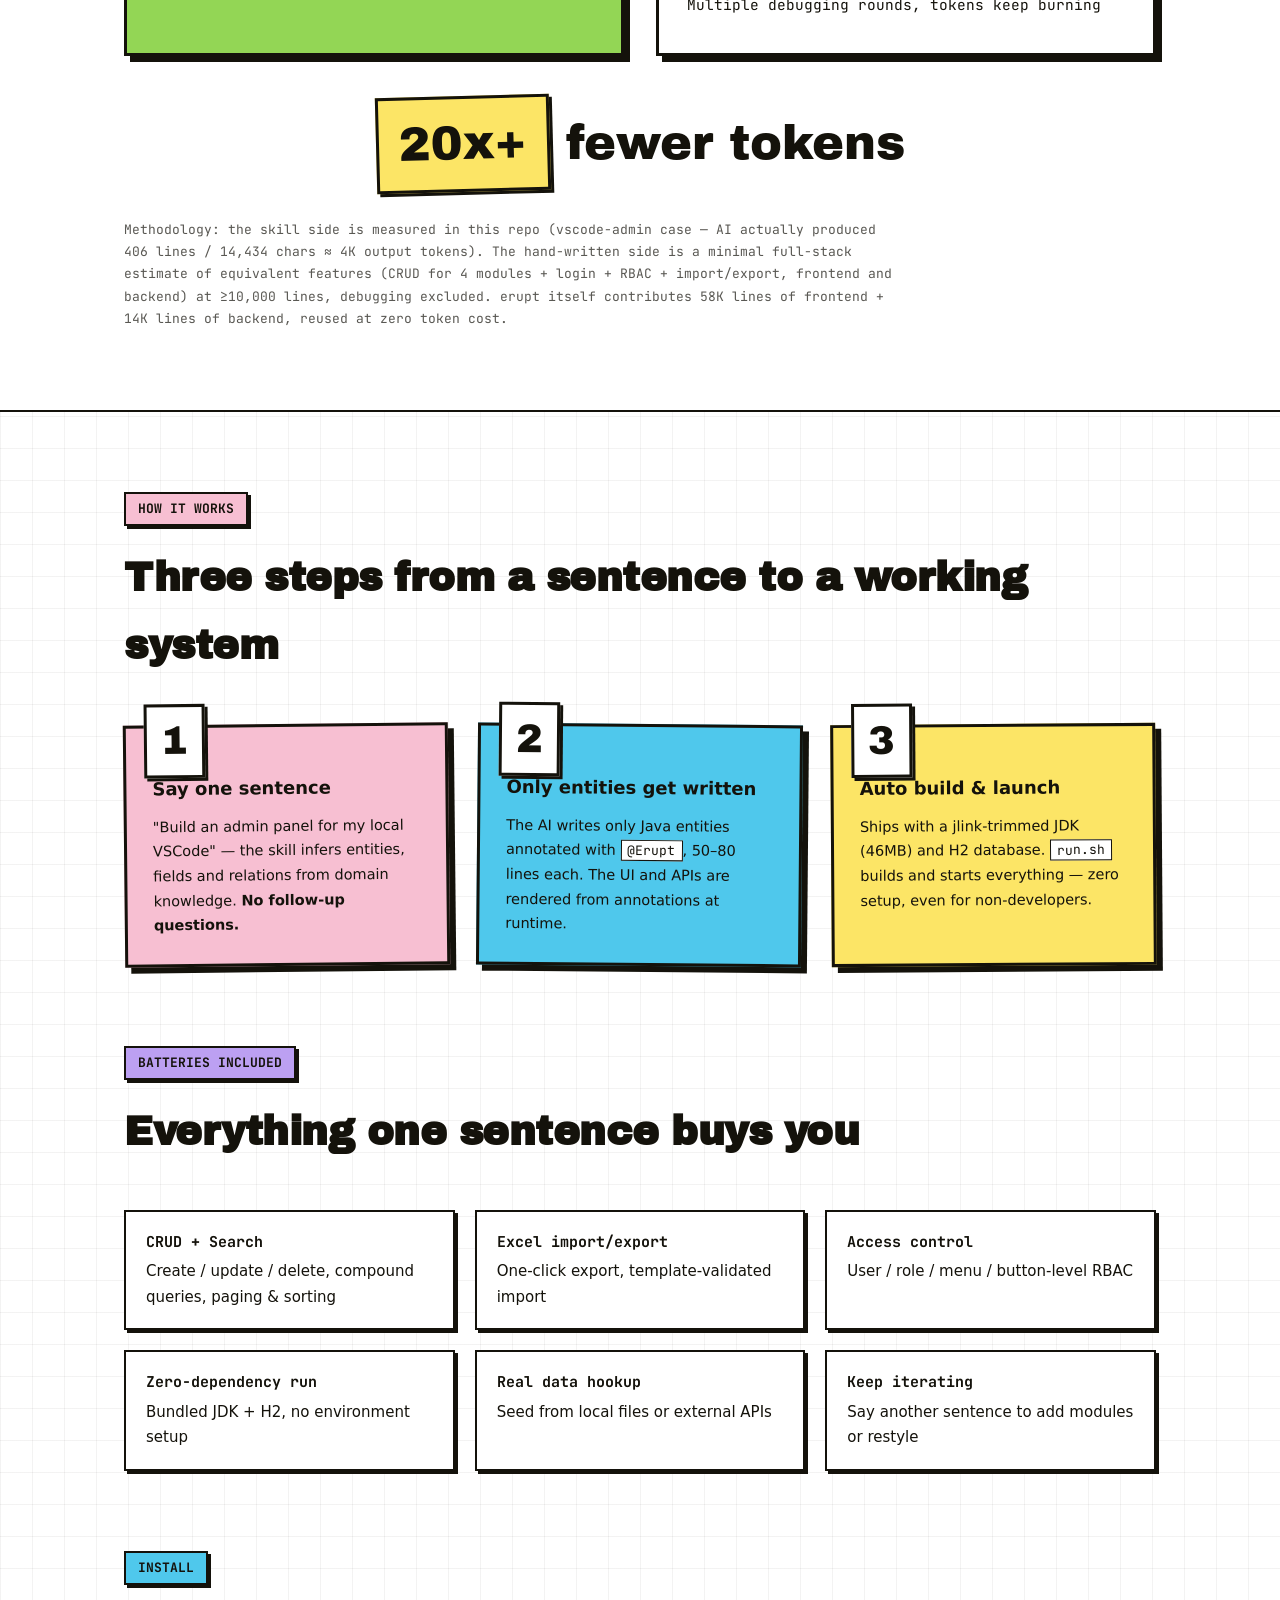
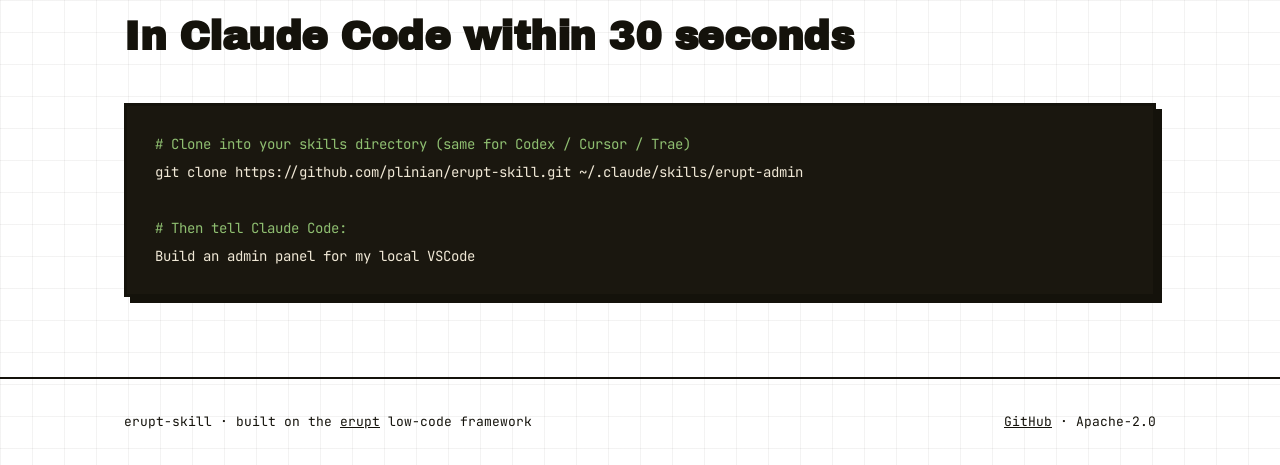
==== commit ab6025ac: "Change clone URL from erupts to plinian org across README and docs Point users to the plinian/erupt-" ====
--- a/docs/index.html
+++ b/docs/index.html
@@ -510,12 +510,12 @@
         <h2 class="en">In Claude Code within 30 seconds</h2>
         <h2 class="zh">30 秒接入 Claude Code</h2>
         <pre class="en"><span class="c"># Clone into your skills directory (same for Codex / Cursor / Trae)</span>
-git clone https://github.com/erupts/erupt-skill.git ~/.claude/skills/erupt-admin
+git clone https://github.com/plinian/erupt-skill.git ~/.claude/skills/erupt-admin
 
 <span class="c"># Then tell Claude Code:</span>
 Build an admin panel for my local VSCode</pre>
         <pre class="zh"><span class="c"># 克隆到 skills 目录（Codex / Cursor / Trae 等同理）</span>
-git clone https://github.com/erupts/erupt-skill.git ~/.claude/skills/erupt-admin
+git clone https://github.com/plinian/erupt-skill.git ~/.claude/skills/erupt-admin
 
 <span class="c"># 然后在 Claude Code 里说：</span>
 生成一个管理本机 VSCode 的后台</pre>
@@ -526,7 +526,7 @@
     <div class="wrap">
         <span class="en">erupt-skill · built on the <a href="https://www.erupt.xyz">erupt</a> low-code framework</span>
         <span class="zh">erupt-skill · 基于 <a href="https://www.erupt.xyz">erupt</a> 低代码框架</span>
-        <span><a href="https://github.com/erupts/erupt-skill">GitHub</a> · Apache-2.0</span>
+        <span><a href="https://github.com/plinian/erupt-skill">GitHub</a> · Apache-2.0</span>
     </div>
 </footer>
 
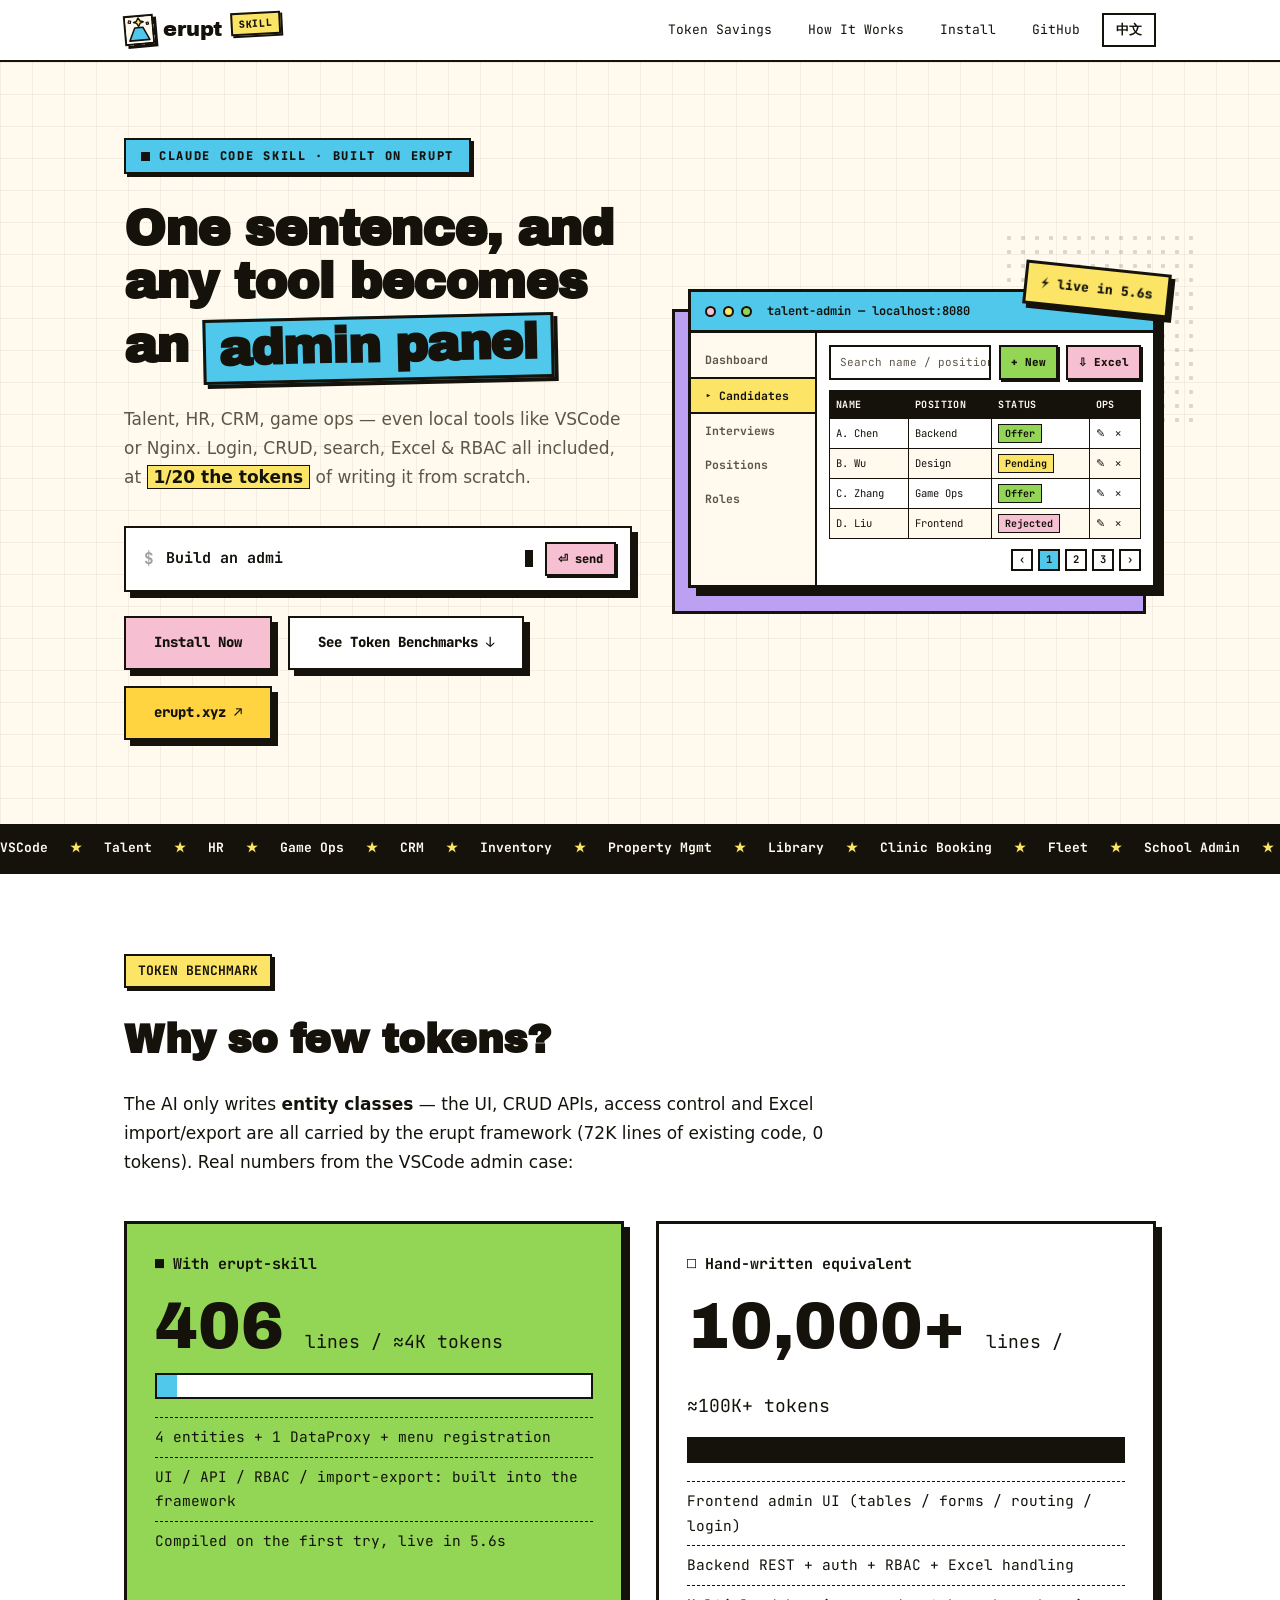
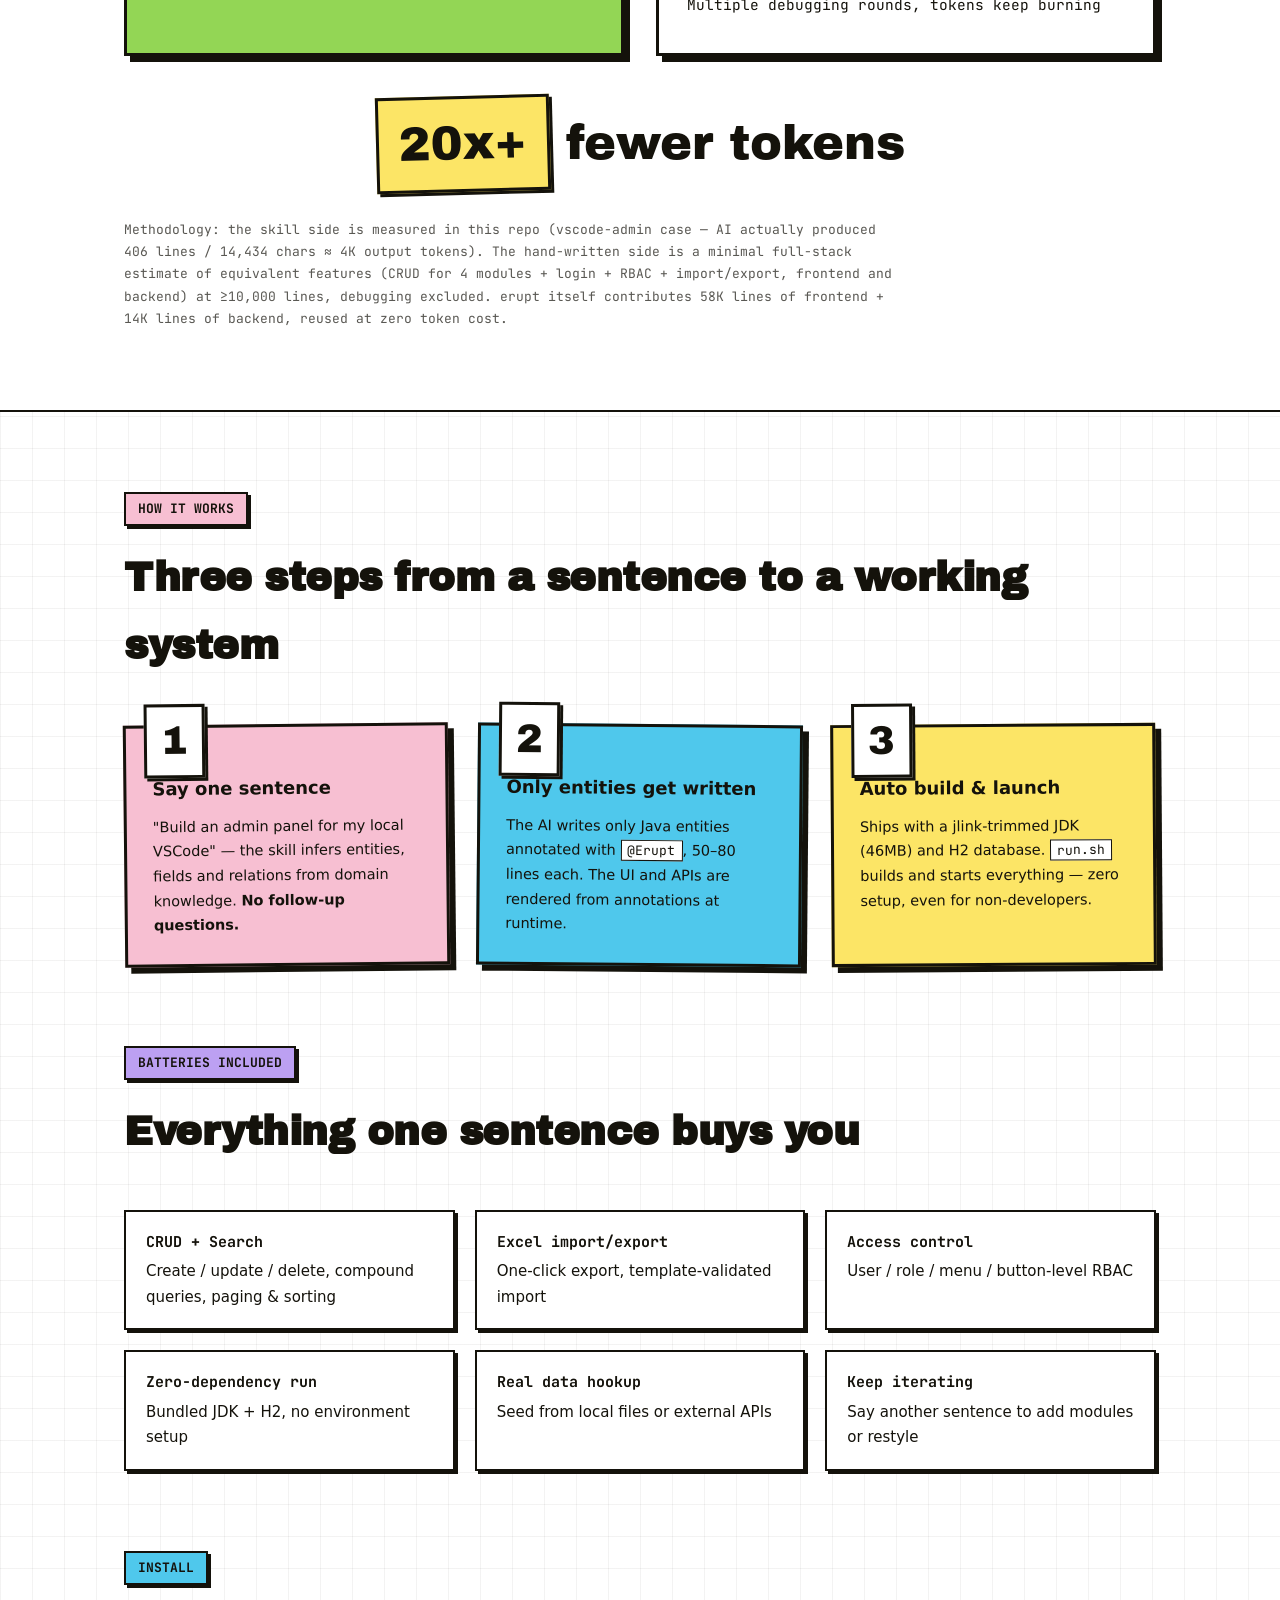
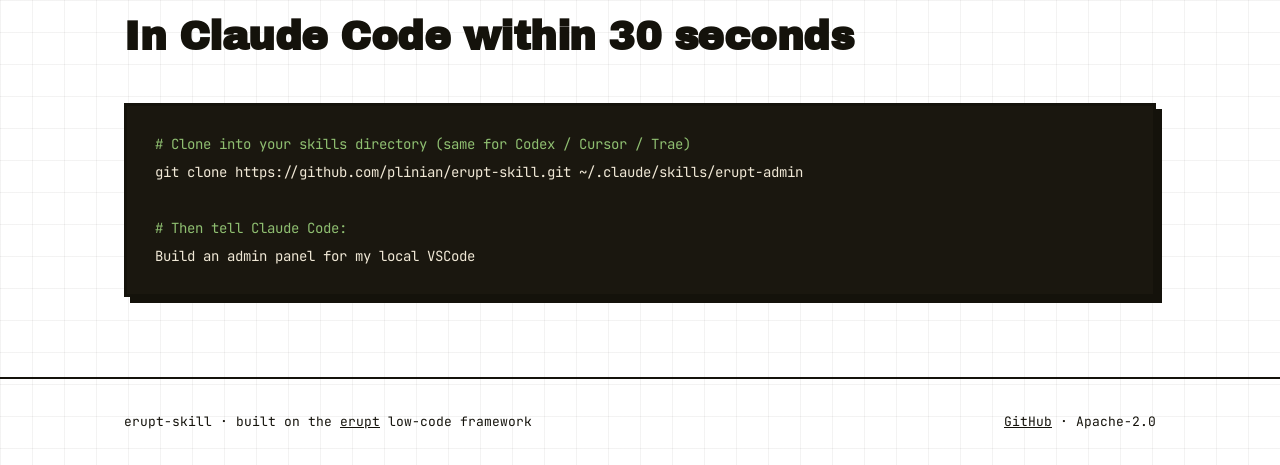
==== commit 79327f25: "Document linkTree, form steps, and new EditType components Adds left-tree-right-table guidance so ge" ====
--- a/docs/index.html
+++ b/docs/index.html
@@ -515,7 +515,7 @@
 <span class="c"># Then tell Claude Code:</span>
 Build an admin panel for my local VSCode</pre>
         <pre class="zh"><span class="c"># 克隆到 skills 目录（Codex / Cursor / Trae 等同理）</span>
-git clone https://github.com/plinian/erupt-skill.git ~/.claude/skills/erupt-admin
+git clone https://gitee.com/erupt/erupt-skill.git ~/.claude/skills/erupt-admin
 
 <span class="c"># 然后在 Claude Code 里说：</span>
 生成一个管理本机 VSCode 的后台</pre>
